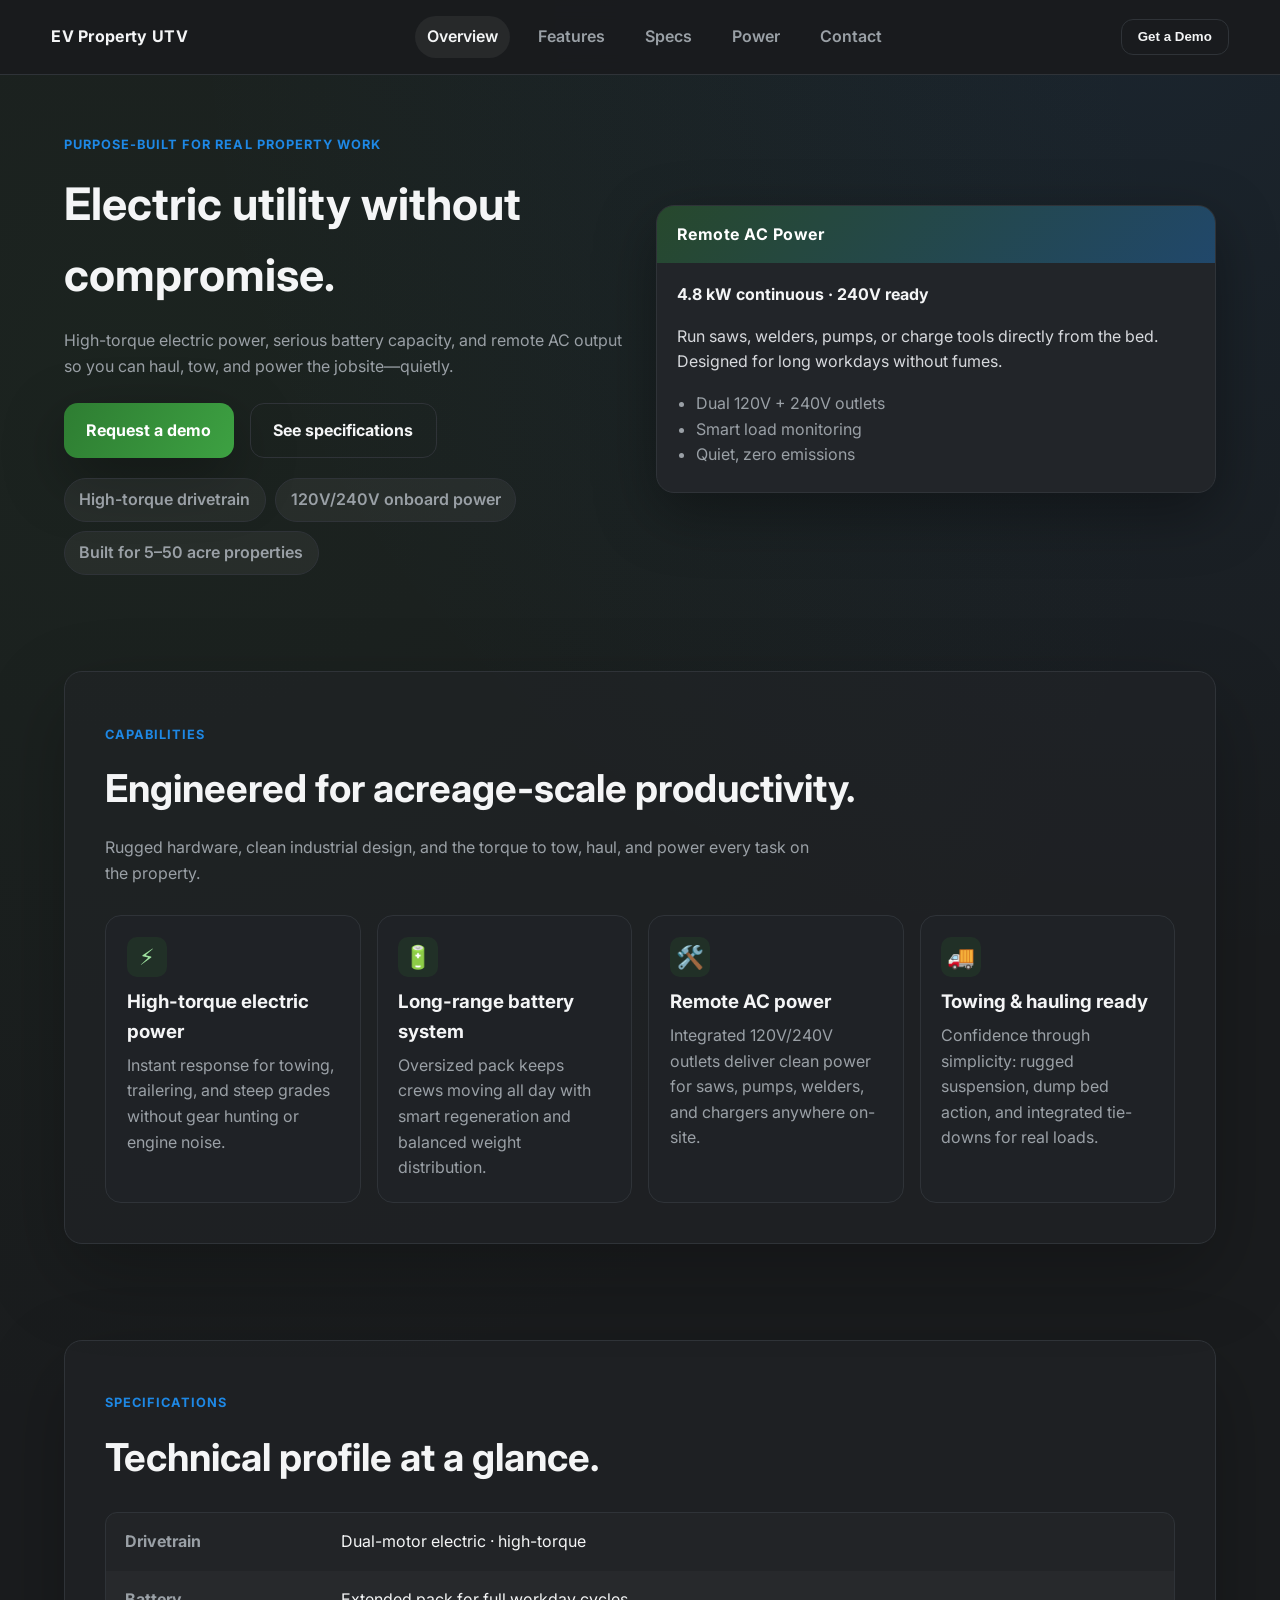
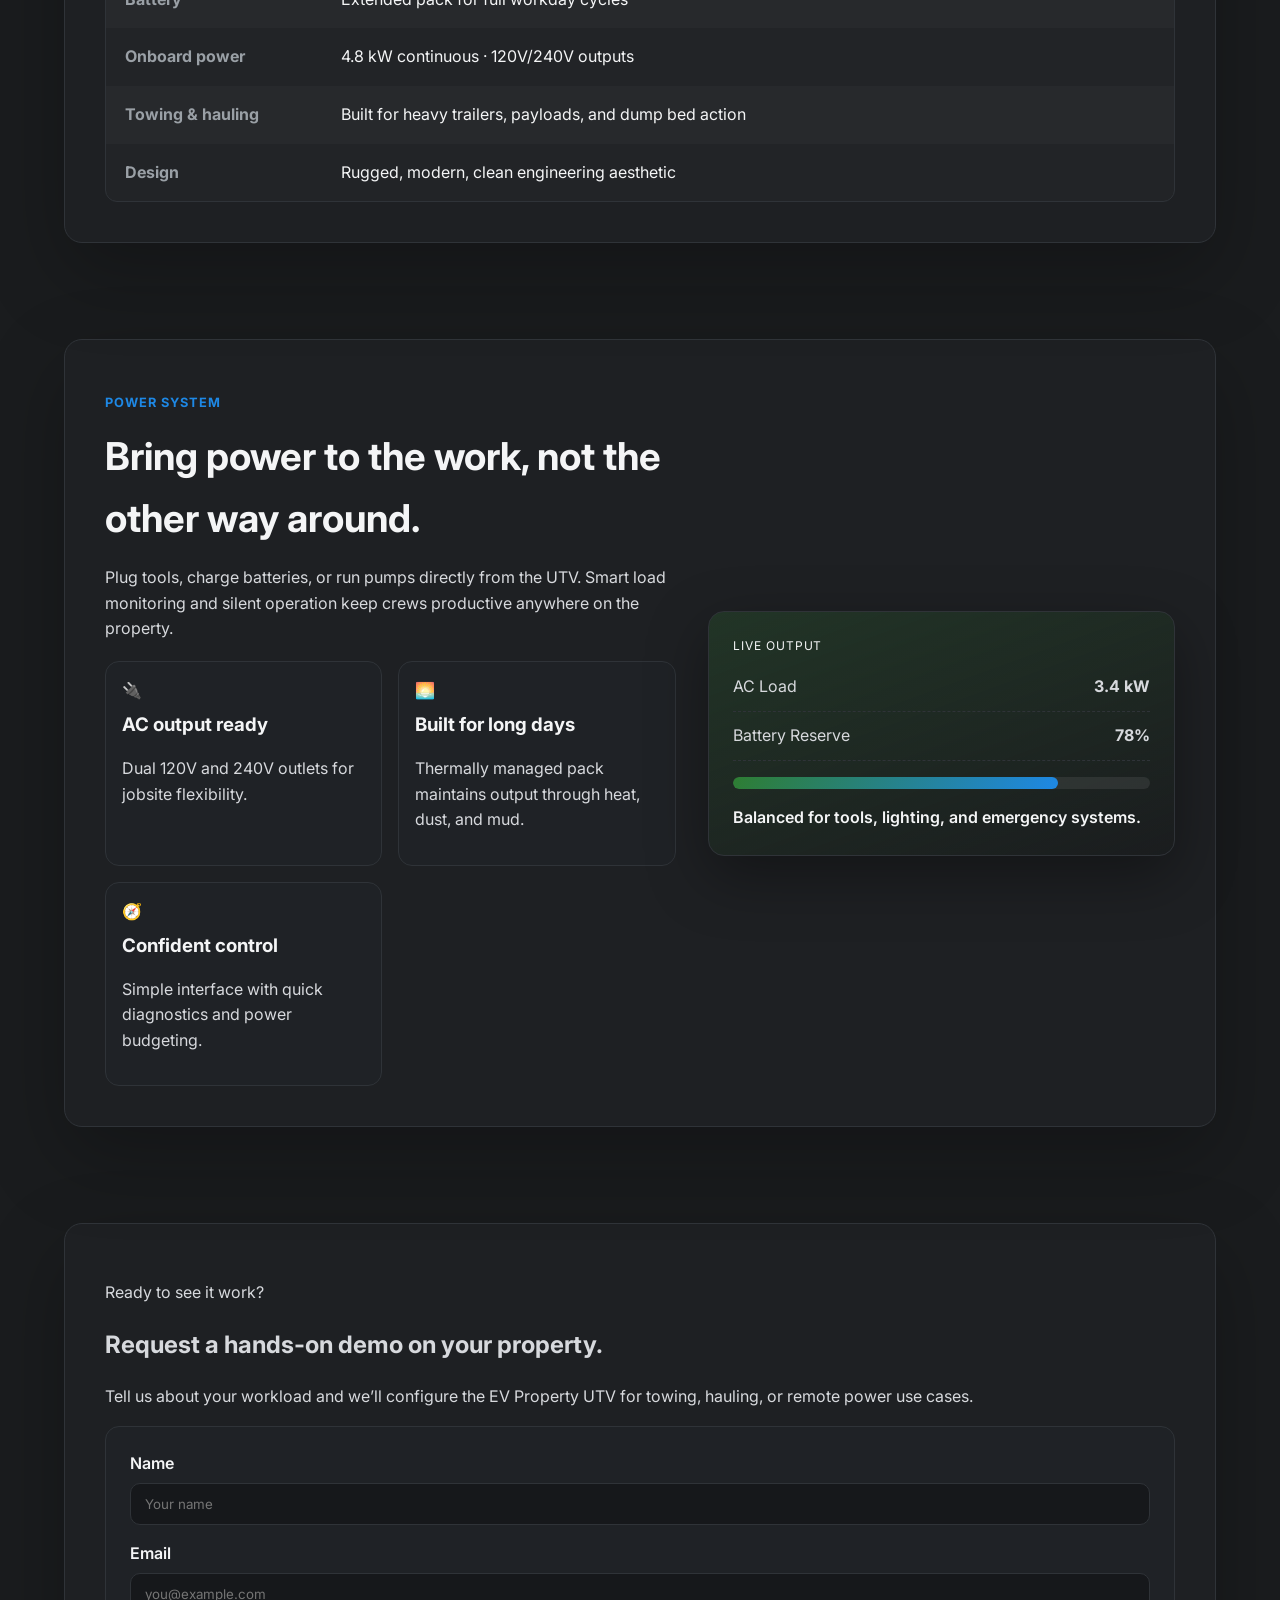
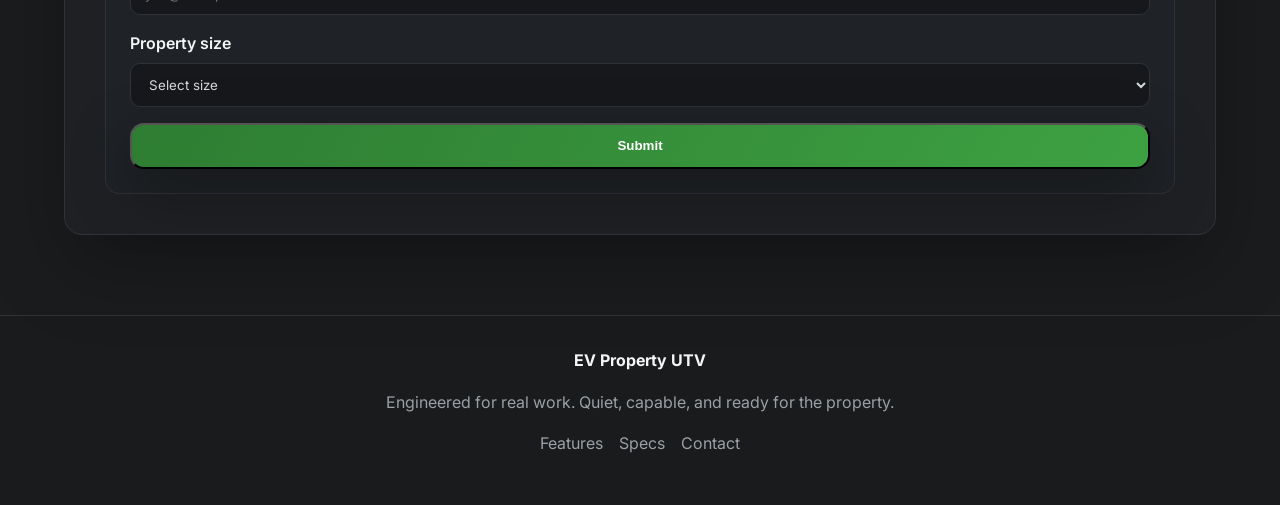
==== index.html @ 504a9cf1 "Set up static EV UTV marketing page" ====
<!DOCTYPE html>
<html lang="en">
<head>
  <meta charset="UTF-8" />
  <meta name="viewport" content="width=device-width, initial-scale=1.0" />
  <title>EV Property UTV</title>
  <link rel="preconnect" href="https://fonts.googleapis.com" />
  <link rel="preconnect" href="https://fonts.gstatic.com" crossorigin />
  <link href="https://fonts.googleapis.com/css2?family=Inter:wght@400;600;700&family=Roboto:wght@400;500&display=swap" rel="stylesheet" />
  <link rel="stylesheet" href="styles.css" />
</head>
<body>
  <header class="top-nav" id="top">
    <div class="brand">EV Property UTV</div>
    <nav>
      <a href="#hero">Overview</a>
      <a href="#features">Features</a>
      <a href="#specs">Specs</a>
      <a href="#power">Power</a>
      <a href="#cta">Contact</a>
    </nav>
    <button class="ghost-btn" id="nav-cta">Get a Demo</button>
  </header>

  <main>
    <section class="hero" id="hero">
      <div class="hero-content">
        <p class="eyebrow">Purpose-built for real property work</p>
        <h1>Electric utility without compromise.</h1>
        <p class="lede">High-torque electric power, serious battery capacity, and remote AC output so you can haul, tow, and power the jobsite—quietly.</p>
        <div class="cta-row">
          <a class="primary-btn" href="#cta">Request a demo</a>
          <a class="secondary-btn" href="#specs">See specifications</a>
        </div>
        <div class="hero-highlights">
          <div class="pill">High-torque drivetrain</div>
          <div class="pill">120V/240V onboard power</div>
          <div class="pill">Built for 5–50 acre properties</div>
        </div>
      </div>
      <div class="hero-card">
        <div class="card-header">Remote AC Power</div>
        <div class="card-body">
          <p class="card-title">4.8 kW continuous · 240V ready</p>
          <p>Run saws, welders, pumps, or charge tools directly from the bed. Designed for long workdays without fumes.</p>
          <ul>
            <li>Dual 120V + 240V outlets</li>
            <li>Smart load monitoring</li>
            <li>Quiet, zero emissions</li>
          </ul>
        </div>
      </div>
    </section>

    <section class="features" id="features">
      <div class="section-heading">
        <p class="eyebrow">Capabilities</p>
        <h2>Engineered for acreage-scale productivity.</h2>
        <p class="section-description">Rugged hardware, clean industrial design, and the torque to tow, haul, and power every task on the property.</p>
      </div>
      <div class="feature-grid">
        <article class="feature-card">
          <div class="icon" aria-hidden="true">⚡</div>
          <h3>High-torque electric power</h3>
          <p>Instant response for towing, trailering, and steep grades without gear hunting or engine noise.</p>
        </article>
        <article class="feature-card">
          <div class="icon" aria-hidden="true">🔋</div>
          <h3>Long-range battery system</h3>
          <p>Oversized pack keeps crews moving all day with smart regeneration and balanced weight distribution.</p>
        </article>
        <article class="feature-card">
          <div class="icon" aria-hidden="true">🛠️</div>
          <h3>Remote AC power</h3>
          <p>Integrated 120V/240V outlets deliver clean power for saws, pumps, welders, and chargers anywhere on-site.</p>
        </article>
        <article class="feature-card">
          <div class="icon" aria-hidden="true">🚚</div>
          <h3>Towing & hauling ready</h3>
          <p>Confidence through simplicity: rugged suspension, dump bed action, and integrated tie-downs for real loads.</p>
        </article>
      </div>
    </section>

    <section class="specs" id="specs">
      <div class="section-heading">
        <p class="eyebrow">Specifications</p>
        <h2>Technical profile at a glance.</h2>
      </div>
      <div class="spec-table" role="table" aria-label="EV Property UTV specifications">
        <div class="spec-row" role="row">
          <div class="spec-label" role="cell">Drivetrain</div>
          <div class="spec-value" role="cell">Dual-motor electric · high-torque</div>
        </div>
        <div class="spec-row" role="row">
          <div class="spec-label" role="cell">Battery</div>
          <div class="spec-value" role="cell">Extended pack for full workday cycles</div>
        </div>
        <div class="spec-row" role="row">
          <div class="spec-label" role="cell">Onboard power</div>
          <div class="spec-value" role="cell">4.8 kW continuous · 120V/240V outputs</div>
        </div>
        <div class="spec-row" role="row">
          <div class="spec-label" role="cell">Towing & hauling</div>
          <div class="spec-value" role="cell">Built for heavy trailers, payloads, and dump bed action</div>
        </div>
        <div class="spec-row" role="row">
          <div class="spec-label" role="cell">Design</div>
          <div class="spec-value" role="cell">Rugged, modern, clean engineering aesthetic</div>
        </div>
      </div>
    </section>

    <section class="power" id="power">
      <div class="power-content">
        <div class="section-heading">
          <p class="eyebrow">Power System</p>
          <h2>Bring power to the work, not the other way around.</h2>
          <p>Plug tools, charge batteries, or run pumps directly from the UTV. Smart load monitoring and silent operation keep crews productive anywhere on the property.</p>
        </div>
        <div class="power-cards">
          <div class="small-card">
            <div class="icon" aria-hidden="true">🔌</div>
            <h3>AC output ready</h3>
            <p>Dual 120V and 240V outlets for jobsite flexibility.</p>
          </div>
          <div class="small-card">
            <div class="icon" aria-hidden="true">🌅</div>
            <h3>Built for long days</h3>
            <p>Thermally managed pack maintains output through heat, dust, and mud.</p>
          </div>
          <div class="small-card">
            <div class="icon" aria-hidden="true">🧭</div>
            <h3>Confident control</h3>
            <p>Simple interface with quick diagnostics and power budgeting.</p>
          </div>
        </div>
      </div>
      <div class="power-visual">
        <div class="panel">
          <div class="panel-label">Live output</div>
          <div class="output-row">
            <span>AC Load</span>
            <strong id="load-value">3.4 kW</strong>
          </div>
          <div class="output-row">
            <span>Battery Reserve</span>
            <strong id="reserve-value">78%</strong>
          </div>
          <div class="progress" aria-hidden="true">
            <div class="progress-bar" id="progress-bar"></div>
          </div>
          <p class="panel-note">Balanced for tools, lighting, and emergency systems.</p>
        </div>
      </div>
    </section>

    <section class="cta" id="cta">
      <div class="cta-inner">
        <div>
          <p class="eyebrow">Ready to see it work?</p>
          <h2>Request a hands-on demo on your property.</h2>
          <p>Tell us about your workload and we’ll configure the EV Property UTV for towing, hauling, or remote power use cases.</p>
        </div>
        <form class="cta-form">
          <div class="form-row">
            <label for="name">Name</label>
            <input type="text" id="name" name="name" placeholder="Your name" required />
          </div>
          <div class="form-row">
            <label for="email">Email</label>
            <input type="email" id="email" name="email" placeholder="you@example.com" required />
          </div>
          <div class="form-row">
            <label for="property">Property size</label>
            <select id="property" name="property" required>
              <option value="" disabled selected>Select size</option>
              <option>5-15 acres</option>
              <option>15-30 acres</option>
              <option>30-50 acres</option>
              <option>50+ acres</option>
            </select>
          </div>
          <button type="submit" class="primary-btn">Submit</button>
        </form>
      </div>
    </section>
  </main>

  <footer class="footer">
    <div class="brand">EV Property UTV</div>
    <p>Engineered for real work. Quiet, capable, and ready for the property.</p>
    <div class="footer-links">
      <a href="#features">Features</a>
      <a href="#specs">Specs</a>
      <a href="#cta">Contact</a>
    </div>
  </footer>

  <script src="script.js"></script>
</body>
</html>
---- styles.css ----
:root {
  --dark: #1a1c1e;
  --light: #f4f5f6;
  --accent: #2e7d32;
  --accent-2: #1e88e5;
  --text: #d7d9dd;
  --muted: #9aa0a6;
  --card: #222529;
  --border: #2f3338;
  --shadow: 0 20px 60px rgba(0, 0, 0, 0.35);
}

* {
  box-sizing: border-box;
}

body {
  margin: 0;
  font-family: 'Inter', 'Roboto', system-ui, -apple-system, sans-serif;
  background: radial-gradient(circle at 10% 10%, rgba(46, 125, 50, 0.08), transparent 30%),
    radial-gradient(circle at 90% 0%, rgba(30, 136, 229, 0.08), transparent 25%),
    var(--dark);
  color: var(--text);
  line-height: 1.6;
}

a {
  color: inherit;
  text-decoration: none;
}

img {
  max-width: 100%;
}

.top-nav {
  position: sticky;
  top: 0;
  z-index: 10;
  display: flex;
  align-items: center;
  justify-content: space-between;
  gap: 1rem;
  padding: 1rem 4vw;
  background: rgba(26, 28, 30, 0.92);
  backdrop-filter: blur(10px);
  border-bottom: 1px solid var(--border);
}

.top-nav .brand {
  font-weight: 700;
  letter-spacing: 0.02em;
  color: var(--light);
}

.top-nav nav {
  display: flex;
  gap: 1rem;
  flex: 1;
  justify-content: center;
}

.top-nav nav a {
  padding: 0.5rem 0.75rem;
  border-radius: 999px;
  color: var(--muted);
  font-weight: 600;
  transition: color 0.2s ease, background 0.2s ease;
}

.top-nav nav a.active,
.top-nav nav a:hover {
  color: var(--light);
  background: rgba(255, 255, 255, 0.06);
}

.top-nav .ghost-btn {
  background: transparent;
  color: var(--light);
  border: 1px solid var(--border);
  padding: 0.6rem 1rem;
  border-radius: 12px;
  cursor: pointer;
  font-weight: 700;
  transition: border 0.2s ease, transform 0.2s ease;
}

.top-nav .ghost-btn:hover {
  border-color: var(--accent-2);
  transform: translateY(-1px);
}

main {
  display: flex;
  flex-direction: column;
  gap: 6rem;
  padding: 3rem 5vw 5rem;
}

.hero {
  display: grid;
  grid-template-columns: repeat(auto-fit, minmax(280px, 1fr));
  gap: 2rem;
  align-items: center;
}

.hero-content h1 {
  font-size: clamp(2.2rem, 3.5vw, 3.5rem);
  margin: 0.3rem 0 0.5rem;
  color: var(--light);
}

.hero .eyebrow,
.section-heading .eyebrow {
  text-transform: uppercase;
  letter-spacing: 0.08em;
  font-size: 0.8rem;
  color: var(--accent-2);
  font-weight: 700;
}

.hero .lede {
  max-width: 620px;
  color: var(--muted);
  margin-bottom: 1.5rem;
}

.cta-row {
  display: flex;
  gap: 1rem;
  flex-wrap: wrap;
}

.primary-btn,
.secondary-btn {
  display: inline-flex;
  align-items: center;
  justify-content: center;
  padding: 0.85rem 1.4rem;
  border-radius: 14px;
  font-weight: 700;
  transition: transform 0.2s ease, box-shadow 0.2s ease, background 0.2s ease, color 0.2s ease;
}

.primary-btn {
  background: linear-gradient(120deg, var(--accent), #3da142);
  color: #ffffff;
  box-shadow: var(--shadow);
}

.primary-btn:hover {
  transform: translateY(-1px);
  box-shadow: 0 12px 32px rgba(61, 161, 66, 0.4);
}

.secondary-btn {
  border: 1px solid var(--border);
  color: var(--light);
}

.secondary-btn:hover {
  border-color: var(--accent-2);
  color: var(--accent-2);
}

.hero-highlights {
  display: flex;
  gap: 0.6rem;
  flex-wrap: wrap;
  margin-top: 1.25rem;
}

.pill {
  padding: 0.5rem 0.9rem;
  border-radius: 999px;
  background: rgba(255, 255, 255, 0.05);
  border: 1px solid var(--border);
  color: var(--muted);
  font-weight: 600;
}

.hero-card {
  background: var(--card);
  border: 1px solid var(--border);
  border-radius: 18px;
  box-shadow: var(--shadow);
  overflow: hidden;
}

.hero-card .card-header {
  background: linear-gradient(135deg, rgba(46, 125, 50, 0.4), rgba(30, 136, 229, 0.35));
  padding: 1rem 1.25rem;
  font-weight: 700;
  letter-spacing: 0.03em;
  color: #ffffff;
}

.hero-card .card-body {
  padding: 1.2rem 1.25rem 1.5rem;
}

.hero-card .card-title {
  margin: 0 0 0.5rem;
  color: var(--light);
  font-weight: 700;
}

.hero-card ul {
  margin: 0.5rem 0 0;
  padding-left: 1.2rem;
  color: var(--muted);
}

.features,
.specs,
.power,
.cta {
  background: rgba(34, 37, 41, 0.5);
  border: 1px solid var(--border);
  border-radius: 18px;
  padding: 2.5rem;
  box-shadow: 0 30px 80px rgba(0, 0, 0, 0.25);
}

.section-heading h2 {
  margin: 0.4rem 0;
  color: var(--light);
  font-size: clamp(1.5rem, 3vw, 2.4rem);
}

.section-description {
  max-width: 720px;
  color: var(--muted);
}

.feature-grid {
  margin-top: 1.8rem;
  display: grid;
  grid-template-columns: repeat(auto-fit, minmax(220px, 1fr));
  gap: 1rem;
}

.feature-card {
  background: #1f2226;
  border: 1px solid var(--border);
  border-radius: 16px;
  padding: 1.3rem;
  transition: transform 0.2s ease, border 0.2s ease;
}

.feature-card:hover {
  transform: translateY(-4px);
  border-color: var(--accent);
}

.feature-card .icon {
  font-size: 1.4rem;
  background: rgba(46, 125, 50, 0.15);
  color: #9fe2a0;
  width: 2.5rem;
  height: 2.5rem;
  border-radius: 10px;
  display: grid;
  place-items: center;
  margin-bottom: 0.6rem;
}

.feature-card h3 {
  margin: 0 0 0.4rem;
  color: var(--light);
}

.feature-card p {
  margin: 0;
  color: var(--muted);
}

.spec-table {
  margin-top: 1.5rem;
  border: 1px solid var(--border);
  border-radius: 12px;
  overflow: hidden;
}

.spec-row {
  display: grid;
  grid-template-columns: 200px 1fr;
  gap: 1rem;
  padding: 1rem 1.2rem;
  background: rgba(255, 255, 255, 0.02);
}

.spec-row:nth-child(2n) {
  background: rgba(255, 255, 255, 0.04);
}

.spec-label {
  color: var(--muted);
  font-weight: 700;
}

.spec-value {
  color: var(--light);
}

.power {
  display: grid;
  grid-template-columns: 1.1fr 0.9fr;
  gap: 2rem;
  align-items: stretch;
}

.power-cards {
  display: grid;
  grid-template-columns: repeat(auto-fit, minmax(180px, 1fr));
  gap: 1rem;
  margin-top: 1.2rem;
}

.small-card {
  background: #1f2226;
  border: 1px solid var(--border);
  border-radius: 14px;
  padding: 1rem;
}

.small-card h3 {
  margin: 0.4rem 0;
  color: var(--light);
}

.power-visual {
  display: grid;
  align-items: center;
}

.panel {
  background: linear-gradient(160deg, rgba(46, 125, 50, 0.22), rgba(26, 28, 30, 0.9));
  border: 1px solid var(--border);
  border-radius: 16px;
  padding: 1.5rem;
  box-shadow: var(--shadow);
}

.panel-label {
  text-transform: uppercase;
  font-size: 0.75rem;
  letter-spacing: 0.08em;
  color: var(--light);
  margin-bottom: 0.5rem;
}

.output-row {
  display: flex;
  align-items: center;
  justify-content: space-between;
  padding: 0.7rem 0;
  border-bottom: 1px dashed var(--border);
}

.progress {
  position: relative;
  background: rgba(255, 255, 255, 0.08);
  border-radius: 999px;
  overflow: hidden;
  height: 12px;
  margin: 1rem 0;
}

.progress-bar {
  height: 100%;
  width: 78%;
  background: linear-gradient(120deg, var(--accent), var(--accent-2));
  border-radius: 999px;
  transition: width 0.4s ease;
}

.panel-note {
  margin: 0;
  color: var(--light);
  font-weight: 600;
}

.cta {
  display: grid;
  grid-template-columns: repeat(auto-fit, minmax(280px, 1fr));
  gap: 1.5rem;
  align-items: center;
}

.cta-form {
  background: #1f2226;
  border: 1px solid var(--border);
  border-radius: 14px;
  padding: 1.5rem;
  display: grid;
  gap: 1rem;
}

.form-row {
  display: grid;
  gap: 0.4rem;
}

label {
  font-weight: 600;
  color: var(--light);
}

input,
select {
  padding: 0.75rem 0.85rem;
  border-radius: 10px;
  border: 1px solid var(--border);
  background: #16181b;
  color: var(--text);
  font-family: inherit;
}

input:focus,
select:focus,
button:focus-visible,
a:focus-visible {
  outline: 2px solid var(--accent-2);
  outline-offset: 2px;
}

.footer {
  padding: 2rem 5vw 3rem;
  border-top: 1px solid var(--border);
  color: var(--muted);
  text-align: center;
  background: rgba(26, 28, 30, 0.96);
}

.footer .brand {
  color: var(--light);
  font-weight: 700;
}

.footer-links {
  display: flex;
  justify-content: center;
  gap: 1rem;
  margin-top: 0.5rem;
}

.footer a:hover {
  color: var(--light);
}

@media (max-width: 900px) {
  .power {
    grid-template-columns: 1fr;
  }

  .spec-row {
    grid-template-columns: 1fr;
  }
}

@media (max-width: 640px) {
  .top-nav nav {
    display: none;
  }

  .top-nav {
    justify-content: space-between;
  }

  main {
    padding: 2.5rem 1.1rem 4rem;
  }
}
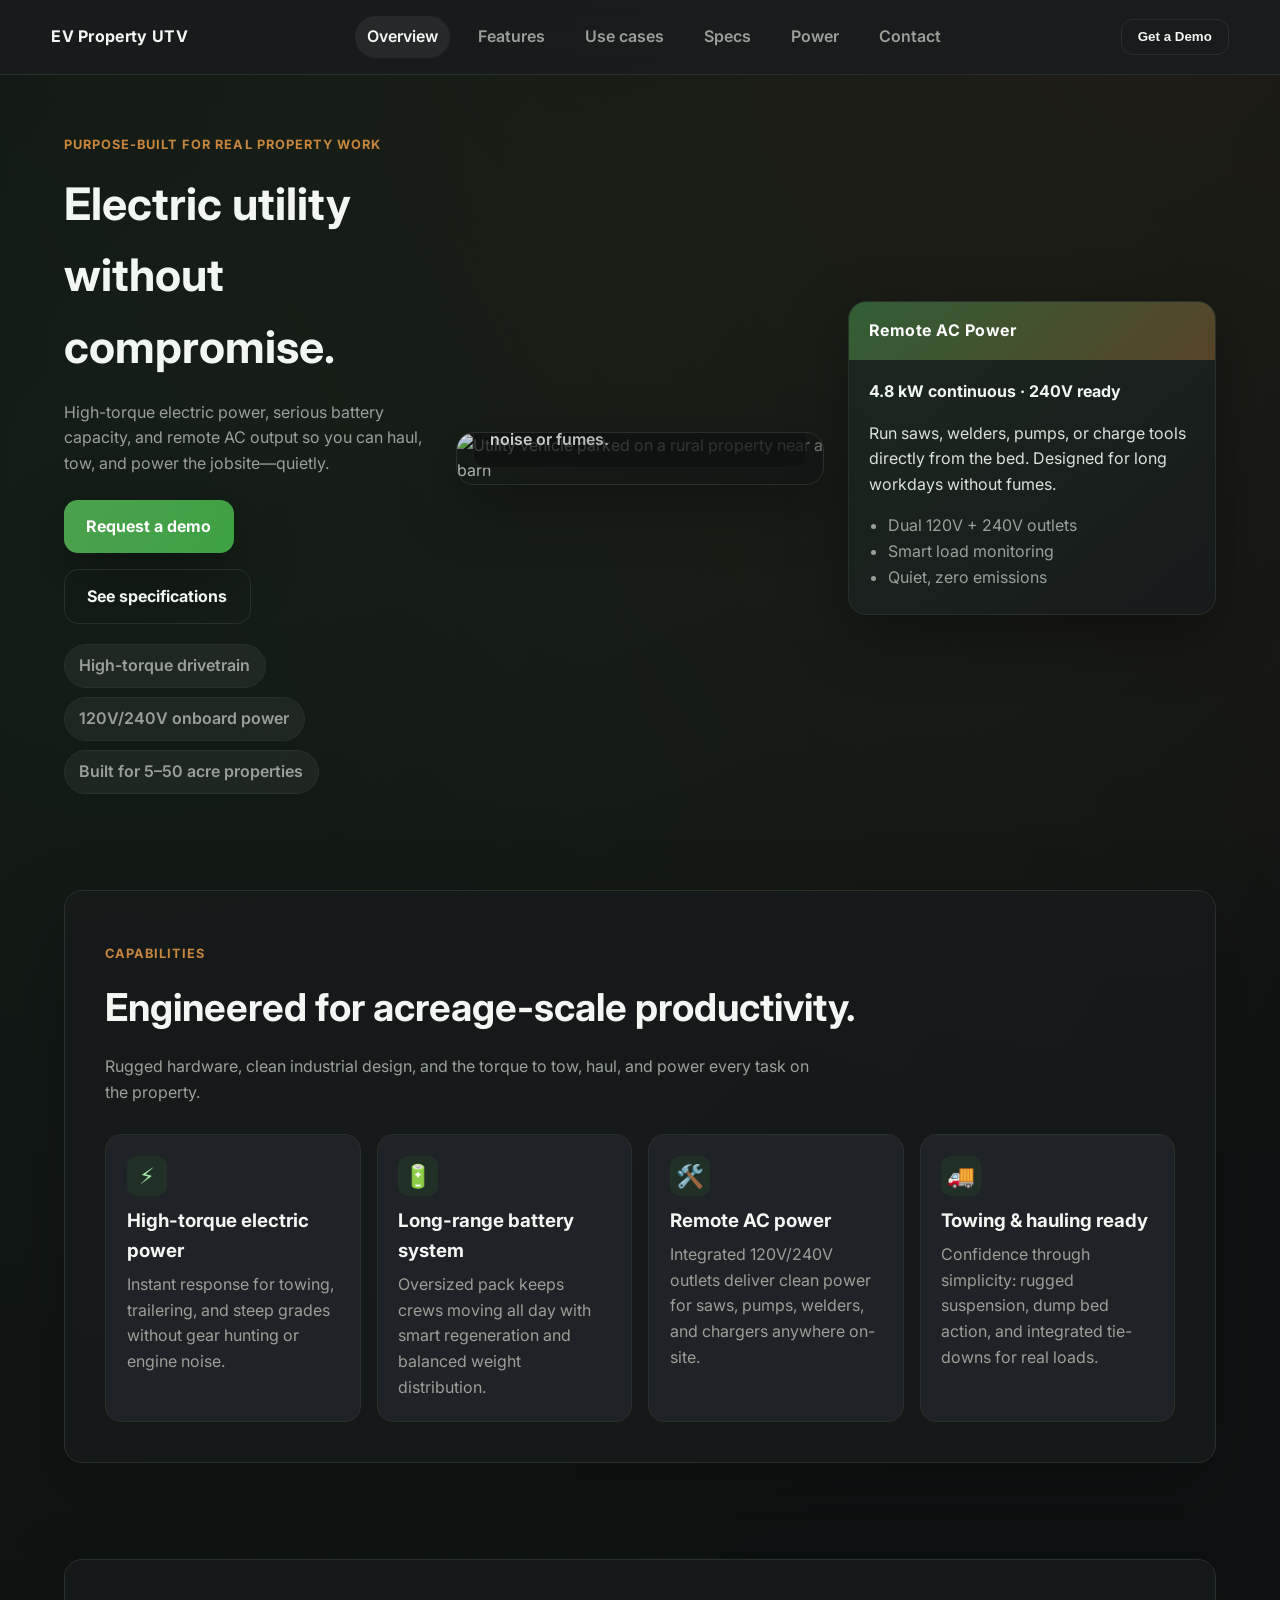
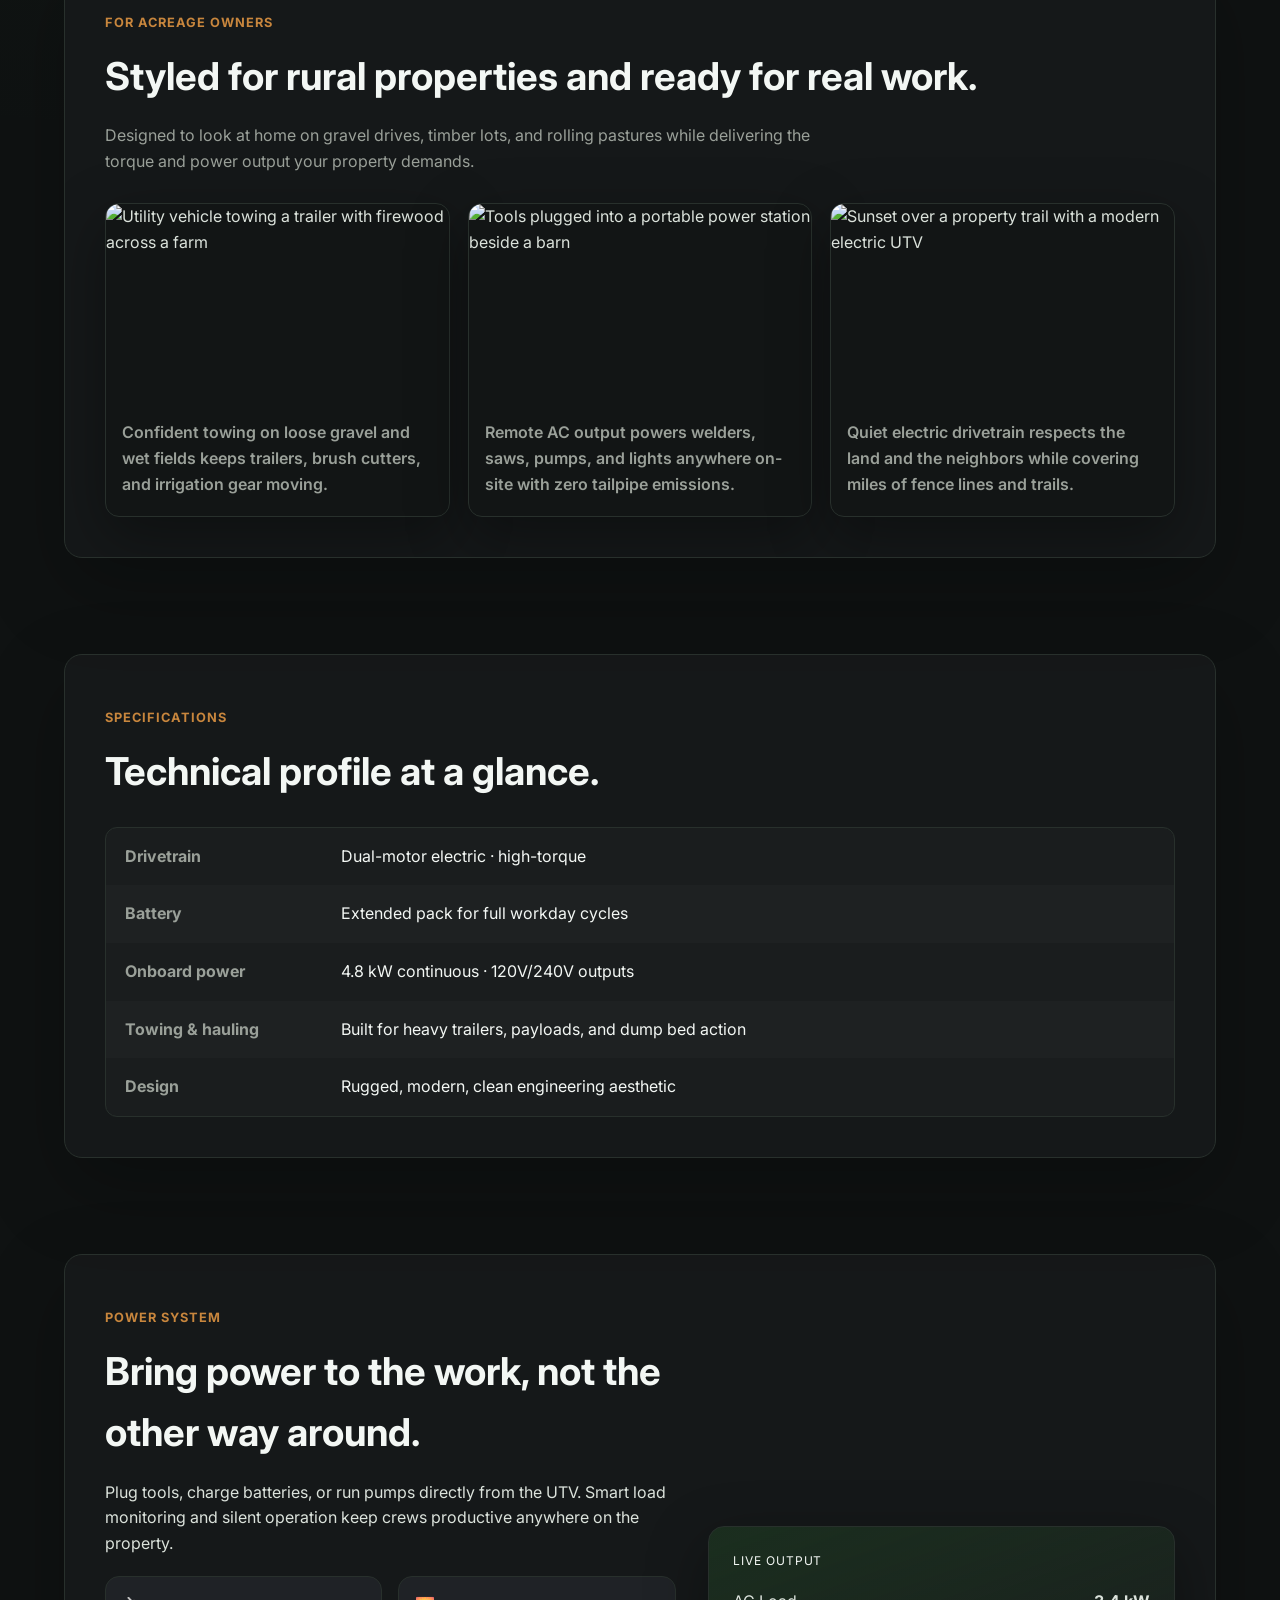
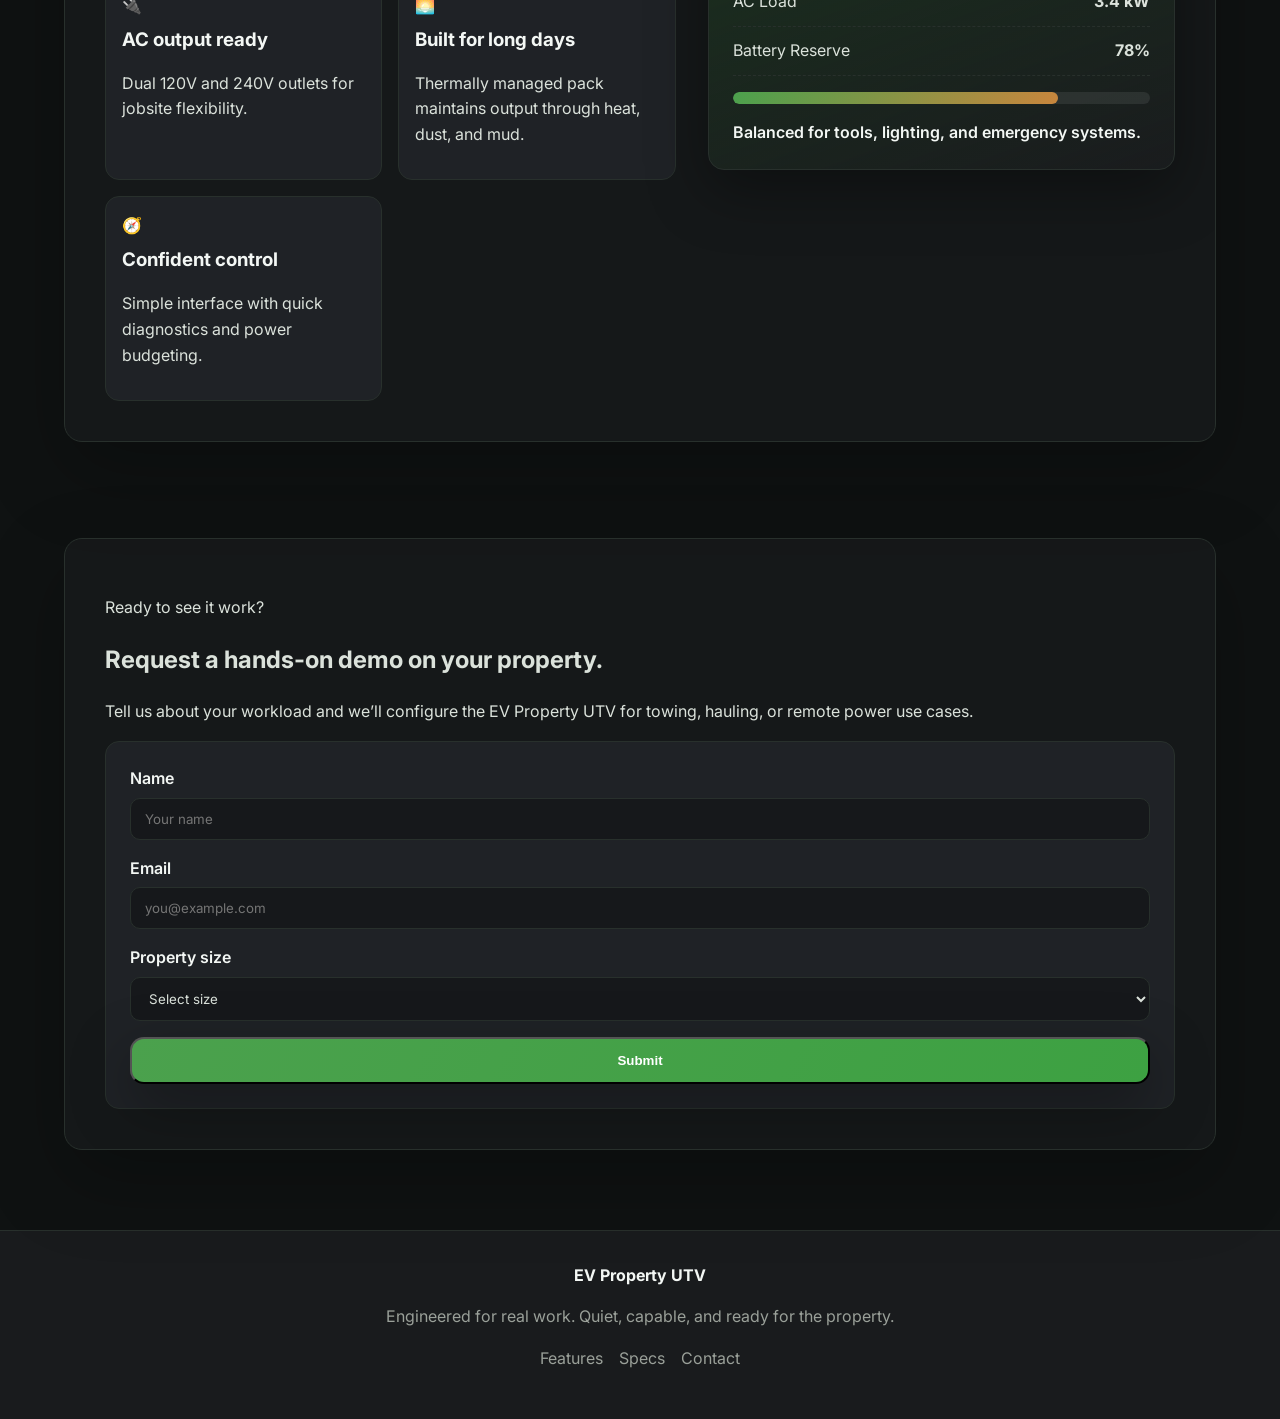
==== commit dc4666d7: "Add imagery and styling for acreage owners" ====
--- a/index.html
+++ b/index.html
@@ -15,6 +15,7 @@
     <nav>
       <a href="#hero">Overview</a>
       <a href="#features">Features</a>
+      <a href="#audience">Use cases</a>
       <a href="#specs">Specs</a>
       <a href="#power">Power</a>
       <a href="#cta">Contact</a>
@@ -36,6 +37,15 @@
           <div class="pill">High-torque drivetrain</div>
           <div class="pill">120V/240V onboard power</div>
           <div class="pill">Built for 5–50 acre properties</div>
+        </div>
+      </div>
+      <div class="hero-media">
+        <img
+          src="https://images.unsplash.com/photo-1500530855697-b586d89ba3ee?auto=format&fit=crop&w=1400&q=80"
+          alt="Utility vehicle parked on a rural property near a barn"
+        />
+        <div class="hero-media-caption">
+          Built for acreage owners who haul, mow, and power projects without the noise or fumes.
         </div>
       </div>
       <div class="hero-card">
@@ -82,6 +92,45 @@
       </div>
     </section>
 
+    <section class="audience" id="audience">
+      <div class="section-heading">
+        <p class="eyebrow">For acreage owners</p>
+        <h2>Styled for rural properties and ready for real work.</h2>
+        <p class="section-description">
+          Designed to look at home on gravel drives, timber lots, and rolling pastures while delivering the torque and power output your property demands.
+        </p>
+      </div>
+      <div class="audience-grid">
+        <figure class="audience-card">
+          <img
+            src="https://images.unsplash.com/photo-1470246973918-29a93221c455?auto=format&fit=crop&w=1200&q=80"
+            alt="Utility vehicle towing a trailer with firewood across a farm"
+          />
+          <figcaption>
+            Confident towing on loose gravel and wet fields keeps trailers, brush cutters, and irrigation gear moving.
+          </figcaption>
+        </figure>
+        <figure class="audience-card">
+          <img
+            src="https://images.unsplash.com/photo-1489515217757-5fd1be406fef?auto=format&fit=crop&w=1200&q=80"
+            alt="Tools plugged into a portable power station beside a barn"
+          />
+          <figcaption>
+            Remote AC output powers welders, saws, pumps, and lights anywhere on-site with zero tailpipe emissions.
+          </figcaption>
+        </figure>
+        <figure class="audience-card">
+          <img
+            src="https://images.unsplash.com/photo-1500534314209-a25ddb2bd429?auto=format&fit=crop&w=1200&q=80"
+            alt="Sunset over a property trail with a modern electric UTV"
+          />
+          <figcaption>
+            Quiet electric drivetrain respects the land and the neighbors while covering miles of fence lines and trails.
+          </figcaption>
+        </figure>
+      </div>
+    </section>
+
     <section class="specs" id="specs">
       <div class="section-heading">
         <p class="eyebrow">Specifications</p>
--- a/styles.css
+++ b/styles.css
@@ -1,13 +1,14 @@
 :root {
-  --dark: #1a1c1e;
-  --light: #f4f5f6;
-  --accent: #2e7d32;
-  --accent-2: #1e88e5;
-  --text: #d7d9dd;
-  --muted: #9aa0a6;
-  --card: #222529;
-  --border: #2f3338;
+  --dark: #0f1212;
+  --light: #f3f7f4;
+  --accent: #4ba14d;
+  --accent-2: #c8863d;
+  --text: #dbe2db;
+  --muted: #9aa099;
+  --card: #171a1b;
+  --border: #28302c;
   --shadow: 0 20px 60px rgba(0, 0, 0, 0.35);
+  --grain: url('https://images.unsplash.com/photo-1500530855697-b586d89ba3ee?auto=format&fit=crop&w=600&q=30&sat=-50&blend=0f1212&sat=-100');
 }
 
 * {
@@ -17,8 +18,8 @@
 body {
   margin: 0;
   font-family: 'Inter', 'Roboto', system-ui, -apple-system, sans-serif;
-  background: radial-gradient(circle at 10% 10%, rgba(46, 125, 50, 0.08), transparent 30%),
-    radial-gradient(circle at 90% 0%, rgba(30, 136, 229, 0.08), transparent 25%),
+  background: radial-gradient(circle at 10% 10%, rgba(75, 161, 77, 0.08), transparent 30%),
+    radial-gradient(circle at 90% 0%, rgba(200, 134, 61, 0.08), transparent 25%),
     var(--dark);
   color: var(--text);
   line-height: 1.6;
@@ -99,8 +100,8 @@
 
 .hero {
   display: grid;
-  grid-template-columns: repeat(auto-fit, minmax(280px, 1fr));
-  gap: 2rem;
+  grid-template-columns: repeat(auto-fit, minmax(260px, 1fr));
+  gap: 1.5rem;
   align-items: center;
 }
 
@@ -123,6 +124,42 @@
   max-width: 620px;
   color: var(--muted);
   margin-bottom: 1.5rem;
+}
+
+.hero-media {
+  position: relative;
+  overflow: hidden;
+  border-radius: 18px;
+  border: 1px solid var(--border);
+  box-shadow: var(--shadow);
+}
+
+.hero-media::after {
+  content: '';
+  position: absolute;
+  inset: 0;
+  background: linear-gradient(160deg, rgba(12, 16, 16, 0.1), rgba(15, 18, 18, 0.65));
+}
+
+.hero-media img {
+  display: block;
+  width: 100%;
+  height: 100%;
+  object-fit: cover;
+  filter: saturate(0.9);
+}
+
+.hero-media-caption {
+  position: absolute;
+  left: 1rem;
+  bottom: 1rem;
+  right: 1rem;
+  padding: 0.9rem 1rem;
+  background: rgba(12, 15, 15, 0.72);
+  color: var(--light);
+  border-radius: 12px;
+  border: 1px solid rgba(255, 255, 255, 0.06);
+  font-weight: 600;
 }
 
 .cta-row {
@@ -180,7 +217,7 @@
 }
 
 .hero-card {
-  background: var(--card);
+  background: linear-gradient(140deg, rgba(75, 161, 77, 0.1), rgba(23, 26, 27, 0.92)), var(--card);
   border: 1px solid var(--border);
   border-radius: 18px;
   box-shadow: var(--shadow);
@@ -188,7 +225,7 @@
 }
 
 .hero-card .card-header {
-  background: linear-gradient(135deg, rgba(46, 125, 50, 0.4), rgba(30, 136, 229, 0.35));
+  background: linear-gradient(135deg, rgba(75, 161, 77, 0.45), rgba(200, 134, 61, 0.35));
   padding: 1rem 1.25rem;
   font-weight: 700;
   letter-spacing: 0.03em;
@@ -214,12 +251,37 @@
 .features,
 .specs,
 .power,
-.cta {
-  background: rgba(34, 37, 41, 0.5);
+.cta,
+.audience {
+  background: rgba(23, 26, 27, 0.75);
   border: 1px solid var(--border);
   border-radius: 18px;
   padding: 2.5rem;
   box-shadow: 0 30px 80px rgba(0, 0, 0, 0.25);
+  position: relative;
+  overflow: hidden;
+}
+
+.features::before,
+.specs::before,
+.power::before,
+.cta::before,
+.audience::before {
+  content: '';
+  position: absolute;
+  inset: 0;
+  background-image: var(--grain);
+  opacity: 0.06;
+  pointer-events: none;
+}
+
+.features > *,
+.specs > *,
+.power > *,
+.cta > *,
+.audience > * {
+  position: relative;
+  z-index: 1;
 }
 
 .section-heading h2 {
@@ -317,6 +379,39 @@
   margin-top: 1.2rem;
 }
 
+.audience-grid {
+  margin-top: 1.8rem;
+  display: grid;
+  grid-template-columns: repeat(auto-fit, minmax(240px, 1fr));
+  gap: 1.1rem;
+}
+
+.audience-card {
+  margin: 0;
+  background: #121515;
+  border-radius: 14px;
+  overflow: hidden;
+  border: 1px solid var(--border);
+  box-shadow: var(--shadow);
+  display: flex;
+  flex-direction: column;
+  height: 100%;
+}
+
+.audience-card img {
+  width: 100%;
+  height: 200px;
+  object-fit: cover;
+  filter: saturate(1.05);
+}
+
+.audience-card figcaption {
+  padding: 1rem 1rem 1.2rem;
+  margin: 0;
+  color: var(--muted);
+  font-weight: 600;
+}
+
 .small-card {
   background: #1f2226;
   border: 1px solid var(--border);
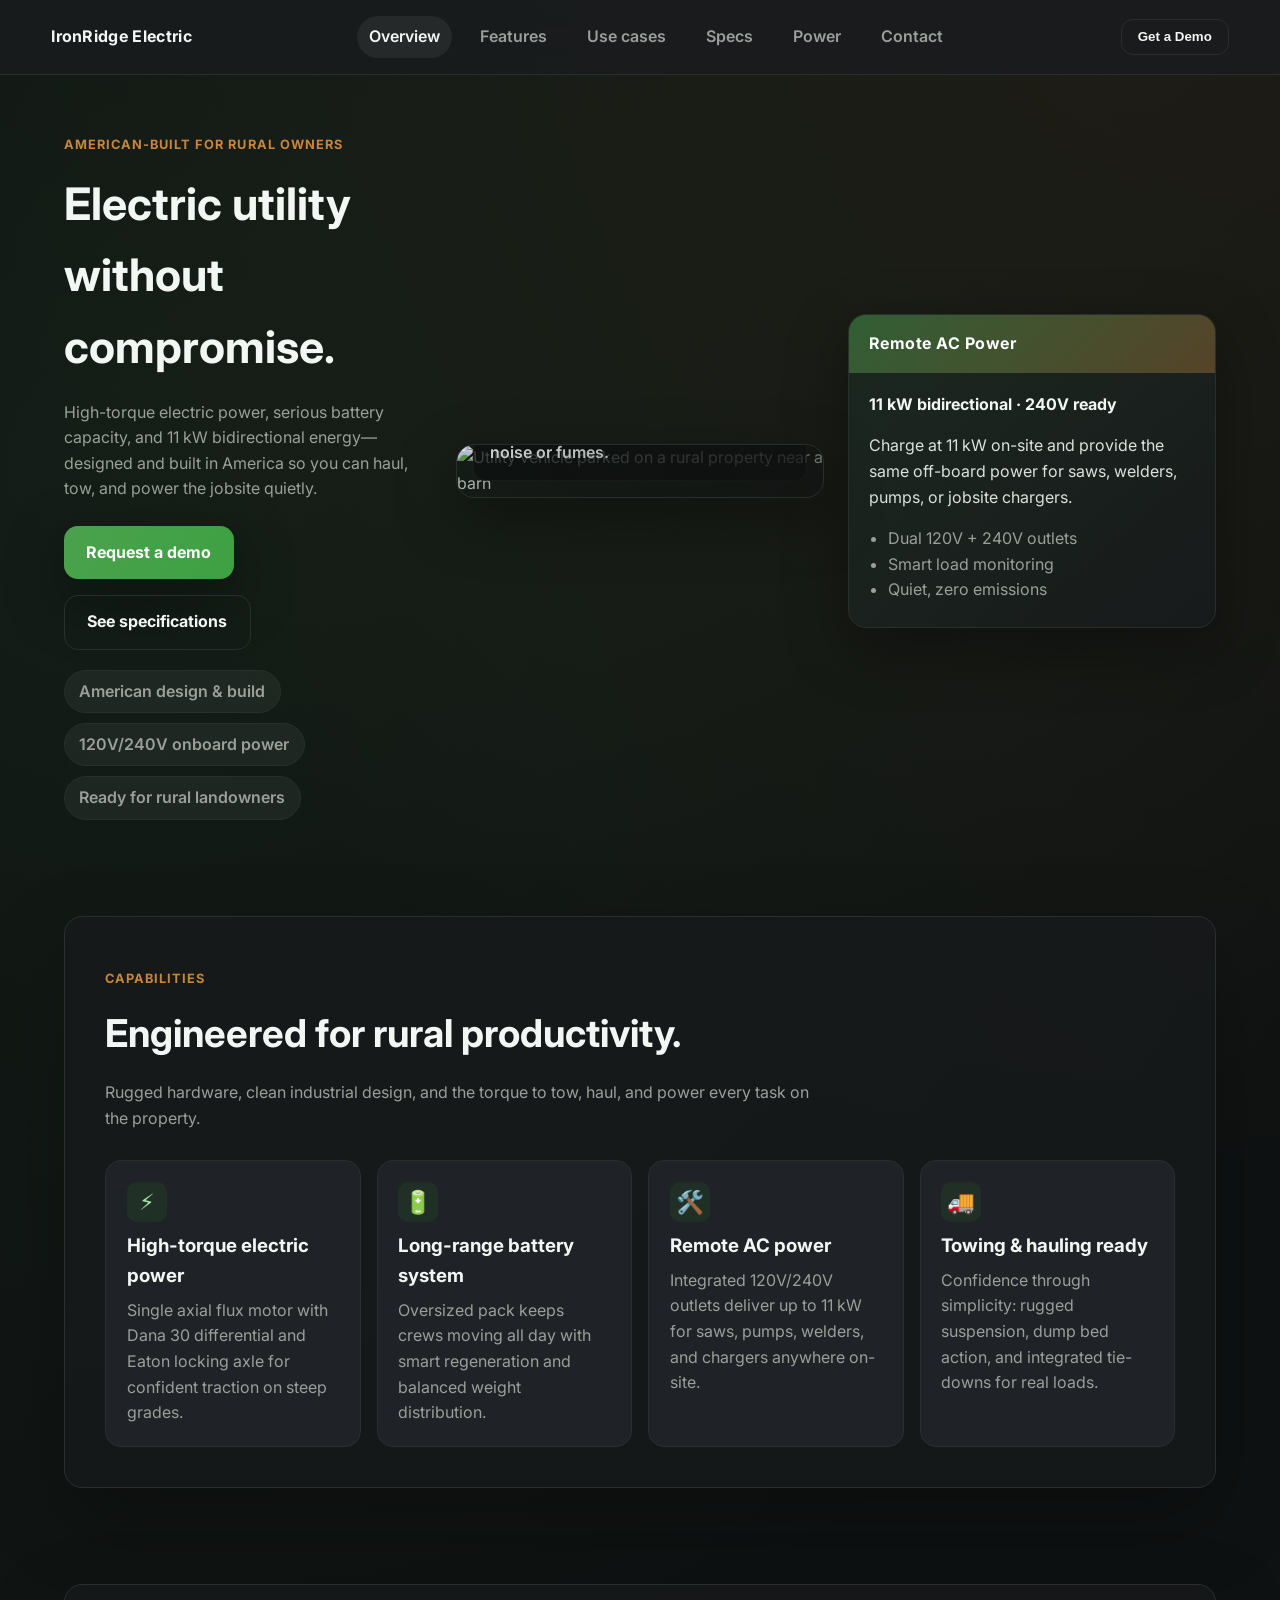
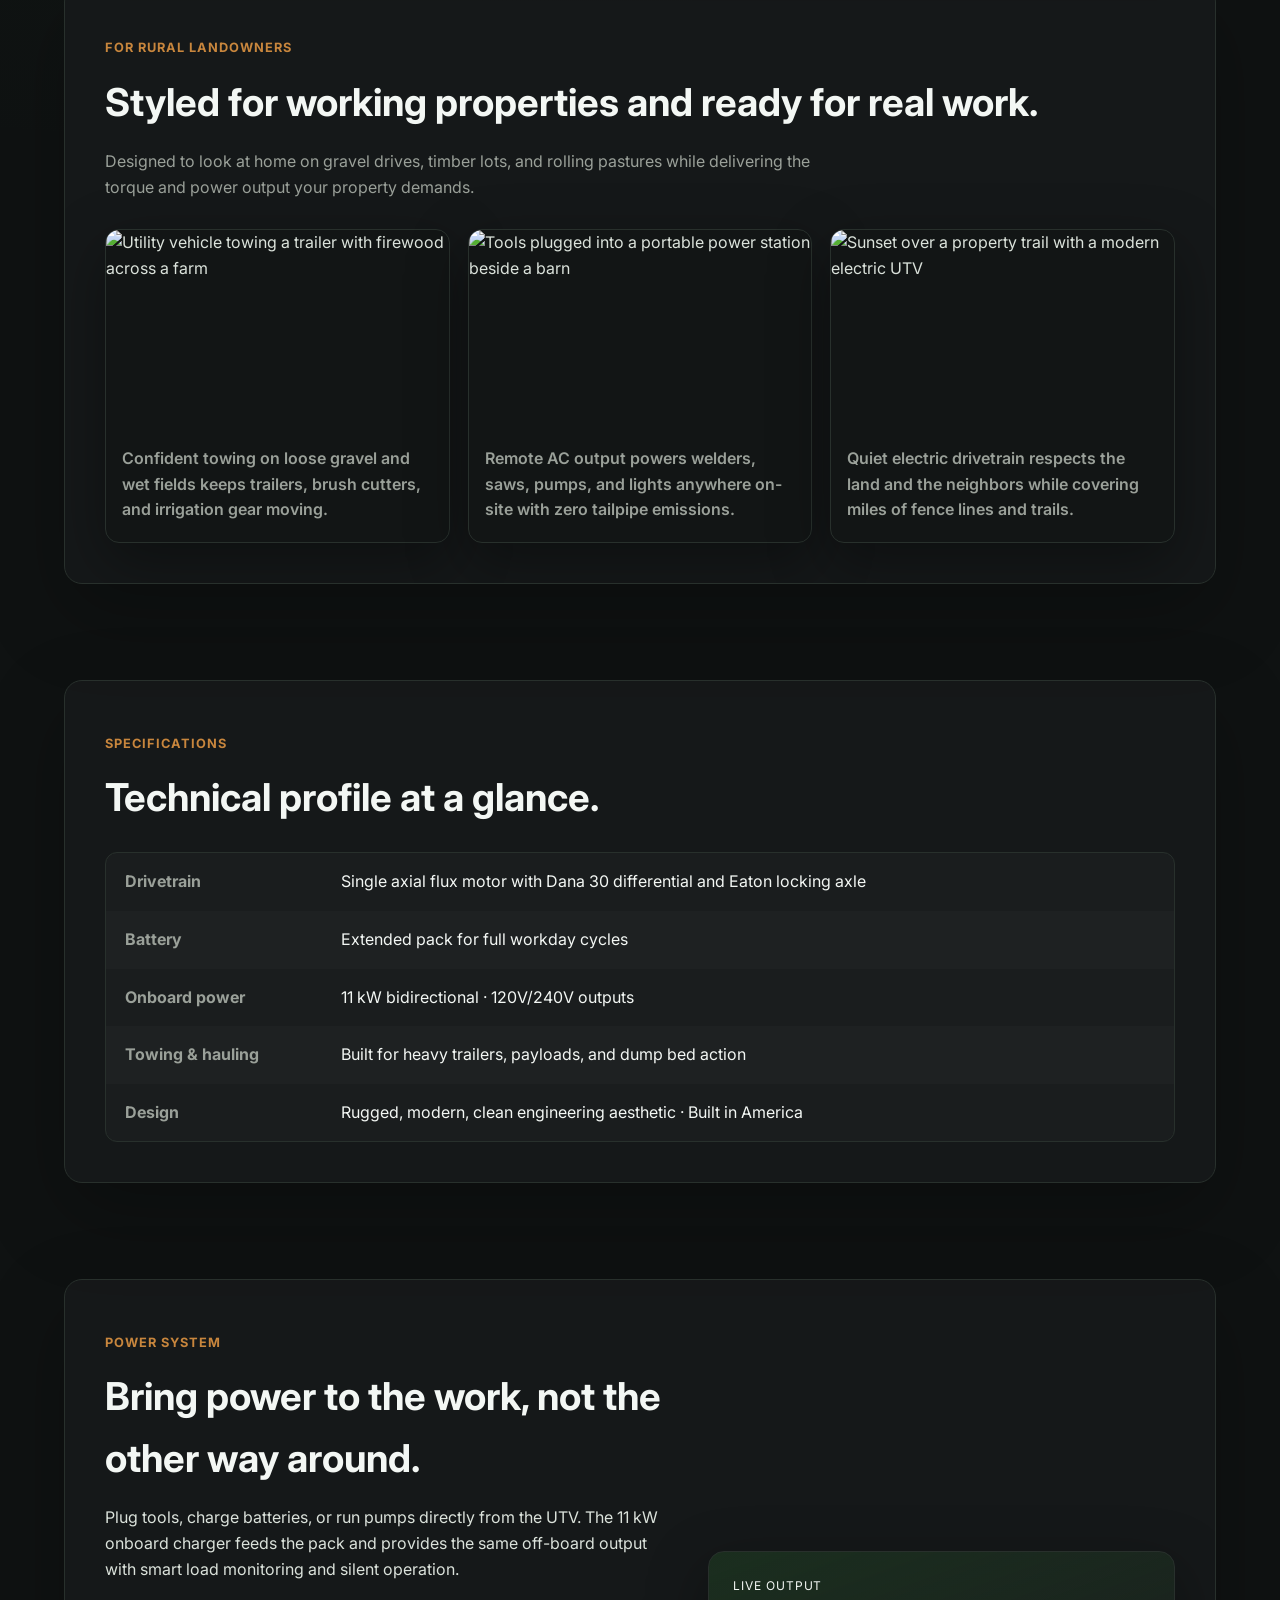
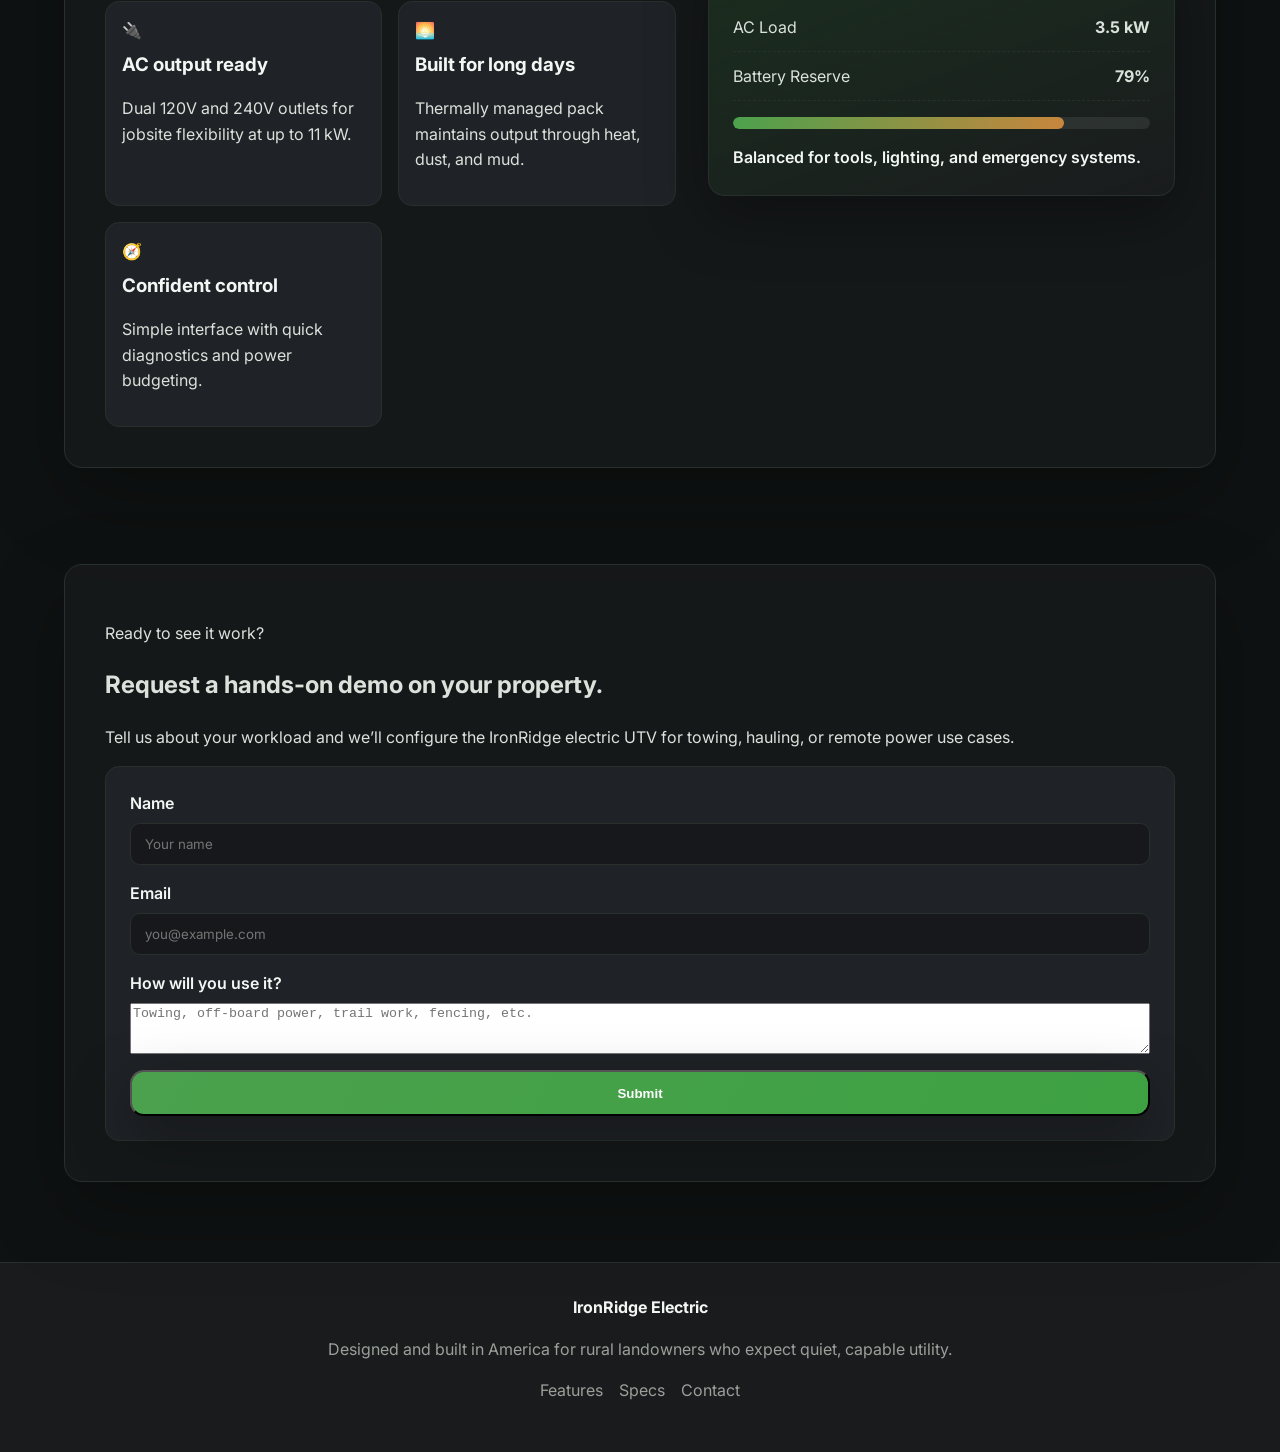
==== commit e89d7d34: "Update branding and contact form" ====
--- a/index.html
+++ b/index.html
@@ -3,7 +3,7 @@
 <head>
   <meta charset="UTF-8" />
   <meta name="viewport" content="width=device-width, initial-scale=1.0" />
-  <title>EV Property UTV</title>
+  <title>IronRidge Electric UTV</title>
   <link rel="preconnect" href="https://fonts.googleapis.com" />
   <link rel="preconnect" href="https://fonts.gstatic.com" crossorigin />
   <link href="https://fonts.googleapis.com/css2?family=Inter:wght@400;600;700&family=Roboto:wght@400;500&display=swap" rel="stylesheet" />
@@ -11,7 +11,7 @@
 </head>
 <body>
   <header class="top-nav" id="top">
-    <div class="brand">EV Property UTV</div>
+    <div class="brand">IronRidge Electric</div>
     <nav>
       <a href="#hero">Overview</a>
       <a href="#features">Features</a>
@@ -26,17 +26,17 @@
   <main>
     <section class="hero" id="hero">
       <div class="hero-content">
-        <p class="eyebrow">Purpose-built for real property work</p>
+        <p class="eyebrow">American-built for rural owners</p>
         <h1>Electric utility without compromise.</h1>
-        <p class="lede">High-torque electric power, serious battery capacity, and remote AC output so you can haul, tow, and power the jobsite—quietly.</p>
+        <p class="lede">High-torque electric power, serious battery capacity, and 11 kW bidirectional energy—designed and built in America so you can haul, tow, and power the jobsite quietly.</p>
         <div class="cta-row">
           <a class="primary-btn" href="#cta">Request a demo</a>
           <a class="secondary-btn" href="#specs">See specifications</a>
         </div>
         <div class="hero-highlights">
-          <div class="pill">High-torque drivetrain</div>
+          <div class="pill">American design & build</div>
           <div class="pill">120V/240V onboard power</div>
-          <div class="pill">Built for 5–50 acre properties</div>
+          <div class="pill">Ready for rural landowners</div>
         </div>
       </div>
       <div class="hero-media">
@@ -45,14 +45,14 @@
           alt="Utility vehicle parked on a rural property near a barn"
         />
         <div class="hero-media-caption">
-          Built for acreage owners who haul, mow, and power projects without the noise or fumes.
+          Built for rural landowners who haul, mow, and power projects without the noise or fumes.
         </div>
       </div>
       <div class="hero-card">
         <div class="card-header">Remote AC Power</div>
         <div class="card-body">
-          <p class="card-title">4.8 kW continuous · 240V ready</p>
-          <p>Run saws, welders, pumps, or charge tools directly from the bed. Designed for long workdays without fumes.</p>
+          <p class="card-title">11 kW bidirectional · 240V ready</p>
+          <p>Charge at 11 kW on-site and provide the same off-board power for saws, welders, pumps, or jobsite chargers.</p>
           <ul>
             <li>Dual 120V + 240V outlets</li>
             <li>Smart load monitoring</li>
@@ -65,14 +65,14 @@
     <section class="features" id="features">
       <div class="section-heading">
         <p class="eyebrow">Capabilities</p>
-        <h2>Engineered for acreage-scale productivity.</h2>
+        <h2>Engineered for rural productivity.</h2>
         <p class="section-description">Rugged hardware, clean industrial design, and the torque to tow, haul, and power every task on the property.</p>
       </div>
       <div class="feature-grid">
         <article class="feature-card">
           <div class="icon" aria-hidden="true">⚡</div>
           <h3>High-torque electric power</h3>
-          <p>Instant response for towing, trailering, and steep grades without gear hunting or engine noise.</p>
+          <p>Single axial flux motor with Dana 30 differential and Eaton locking axle for confident traction on steep grades.</p>
         </article>
         <article class="feature-card">
           <div class="icon" aria-hidden="true">🔋</div>
@@ -82,7 +82,7 @@
         <article class="feature-card">
           <div class="icon" aria-hidden="true">🛠️</div>
           <h3>Remote AC power</h3>
-          <p>Integrated 120V/240V outlets deliver clean power for saws, pumps, welders, and chargers anywhere on-site.</p>
+          <p>Integrated 120V/240V outlets deliver up to 11 kW for saws, pumps, welders, and chargers anywhere on-site.</p>
         </article>
         <article class="feature-card">
           <div class="icon" aria-hidden="true">🚚</div>
@@ -94,8 +94,8 @@
 
     <section class="audience" id="audience">
       <div class="section-heading">
-        <p class="eyebrow">For acreage owners</p>
-        <h2>Styled for rural properties and ready for real work.</h2>
+        <p class="eyebrow">For rural landowners</p>
+        <h2>Styled for working properties and ready for real work.</h2>
         <p class="section-description">
           Designed to look at home on gravel drives, timber lots, and rolling pastures while delivering the torque and power output your property demands.
         </p>
@@ -136,10 +136,10 @@
         <p class="eyebrow">Specifications</p>
         <h2>Technical profile at a glance.</h2>
       </div>
-      <div class="spec-table" role="table" aria-label="EV Property UTV specifications">
+      <div class="spec-table" role="table" aria-label="IronRidge electric UTV specifications">
         <div class="spec-row" role="row">
           <div class="spec-label" role="cell">Drivetrain</div>
-          <div class="spec-value" role="cell">Dual-motor electric · high-torque</div>
+          <div class="spec-value" role="cell">Single axial flux motor with Dana 30 differential and Eaton locking axle</div>
         </div>
         <div class="spec-row" role="row">
           <div class="spec-label" role="cell">Battery</div>
@@ -147,7 +147,7 @@
         </div>
         <div class="spec-row" role="row">
           <div class="spec-label" role="cell">Onboard power</div>
-          <div class="spec-value" role="cell">4.8 kW continuous · 120V/240V outputs</div>
+          <div class="spec-value" role="cell">11 kW bidirectional · 120V/240V outputs</div>
         </div>
         <div class="spec-row" role="row">
           <div class="spec-label" role="cell">Towing & hauling</div>
@@ -155,7 +155,7 @@
         </div>
         <div class="spec-row" role="row">
           <div class="spec-label" role="cell">Design</div>
-          <div class="spec-value" role="cell">Rugged, modern, clean engineering aesthetic</div>
+          <div class="spec-value" role="cell">Rugged, modern, clean engineering aesthetic · Built in America</div>
         </div>
       </div>
     </section>
@@ -165,13 +165,13 @@
         <div class="section-heading">
           <p class="eyebrow">Power System</p>
           <h2>Bring power to the work, not the other way around.</h2>
-          <p>Plug tools, charge batteries, or run pumps directly from the UTV. Smart load monitoring and silent operation keep crews productive anywhere on the property.</p>
+          <p>Plug tools, charge batteries, or run pumps directly from the UTV. The 11 kW onboard charger feeds the pack and provides the same off-board output with smart load monitoring and silent operation.</p>
         </div>
         <div class="power-cards">
           <div class="small-card">
             <div class="icon" aria-hidden="true">🔌</div>
             <h3>AC output ready</h3>
-            <p>Dual 120V and 240V outlets for jobsite flexibility.</p>
+            <p>Dual 120V and 240V outlets for jobsite flexibility at up to 11 kW.</p>
           </div>
           <div class="small-card">
             <div class="icon" aria-hidden="true">🌅</div>
@@ -209,7 +209,7 @@
         <div>
           <p class="eyebrow">Ready to see it work?</p>
           <h2>Request a hands-on demo on your property.</h2>
-          <p>Tell us about your workload and we’ll configure the EV Property UTV for towing, hauling, or remote power use cases.</p>
+          <p>Tell us about your workload and we’ll configure the IronRidge electric UTV for towing, hauling, or remote power use cases.</p>
         </div>
         <form class="cta-form">
           <div class="form-row">
@@ -221,14 +221,8 @@
             <input type="email" id="email" name="email" placeholder="you@example.com" required />
           </div>
           <div class="form-row">
-            <label for="property">Property size</label>
-            <select id="property" name="property" required>
-              <option value="" disabled selected>Select size</option>
-              <option>5-15 acres</option>
-              <option>15-30 acres</option>
-              <option>30-50 acres</option>
-              <option>50+ acres</option>
-            </select>
+            <label for="usage">How will you use it?</label>
+            <textarea id="usage" name="usage" placeholder="Towing, off-board power, trail work, fencing, etc." rows="3"></textarea>
           </div>
           <button type="submit" class="primary-btn">Submit</button>
         </form>
@@ -237,8 +231,8 @@
   </main>
 
   <footer class="footer">
-    <div class="brand">EV Property UTV</div>
-    <p>Engineered for real work. Quiet, capable, and ready for the property.</p>
+    <div class="brand">IronRidge Electric</div>
+    <p>Designed and built in America for rural landowners who expect quiet, capable utility.</p>
     <div class="footer-links">
       <a href="#features">Features</a>
       <a href="#specs">Specs</a>
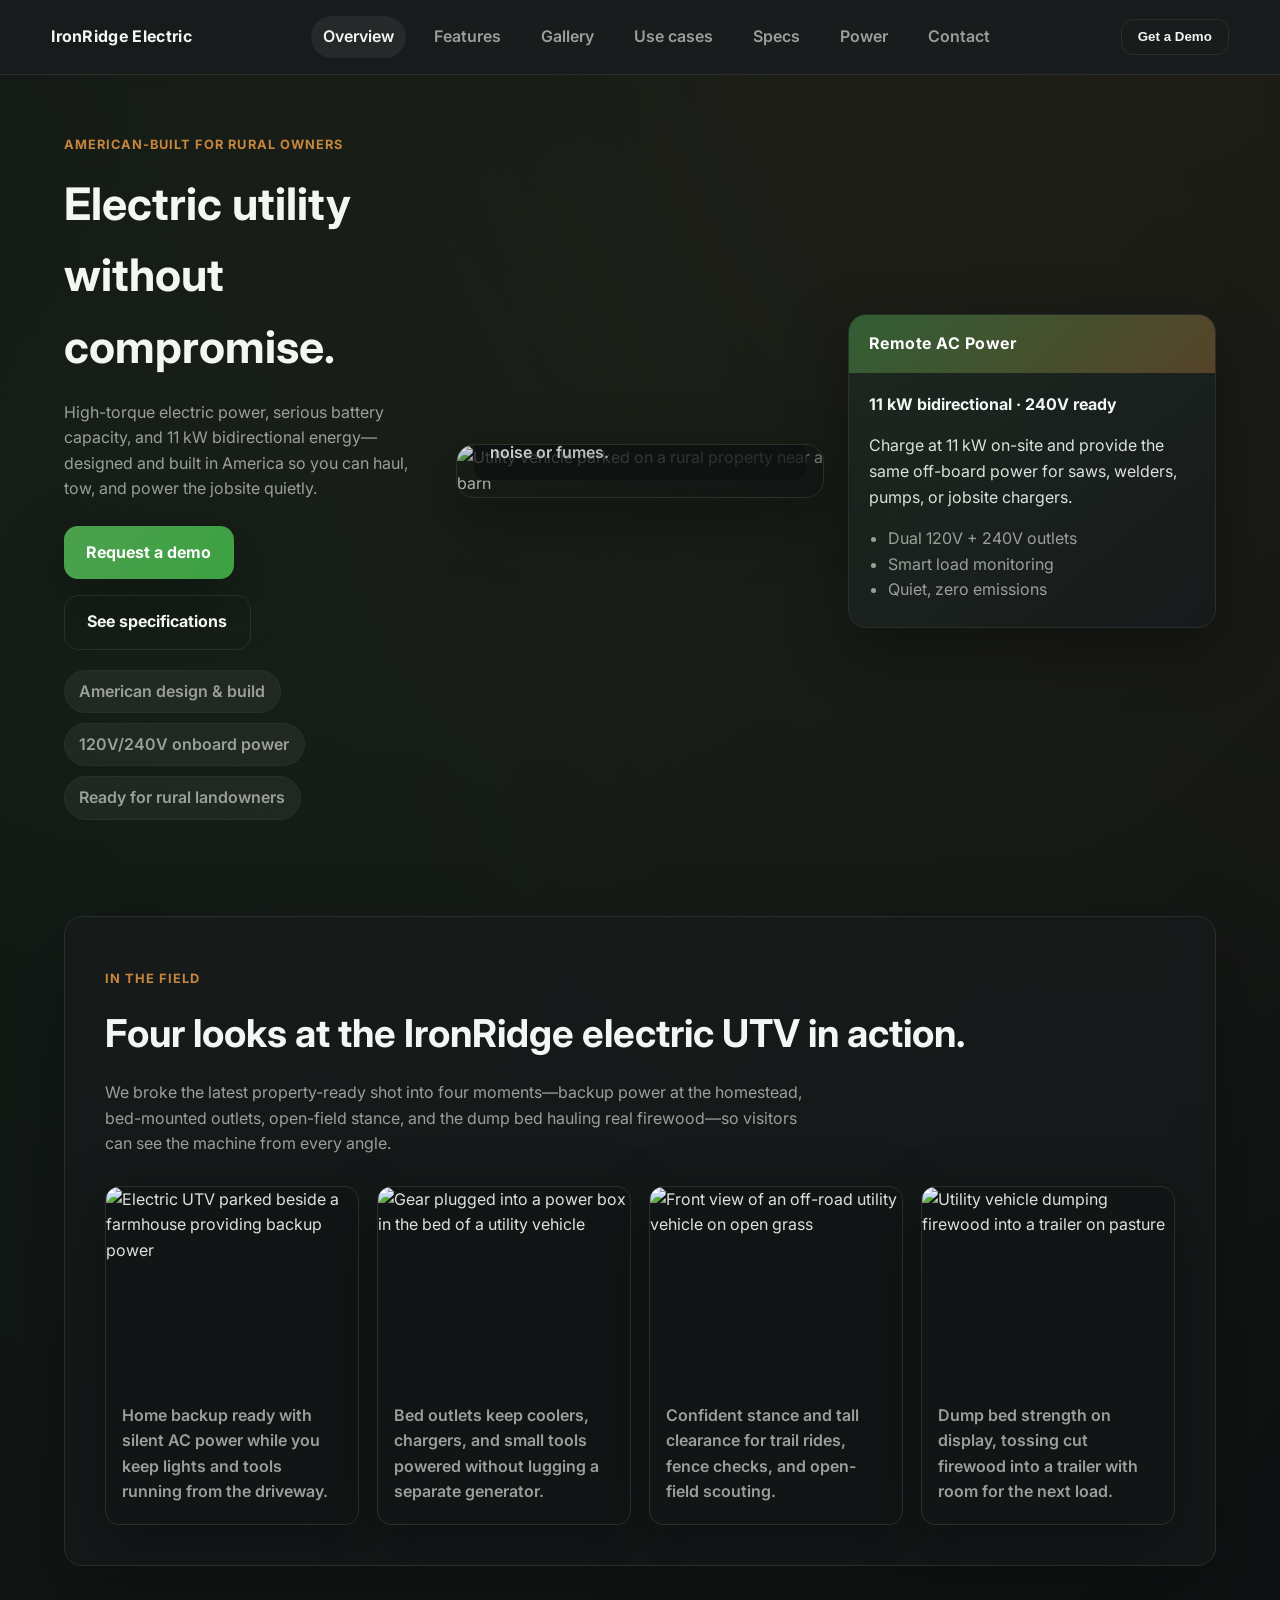
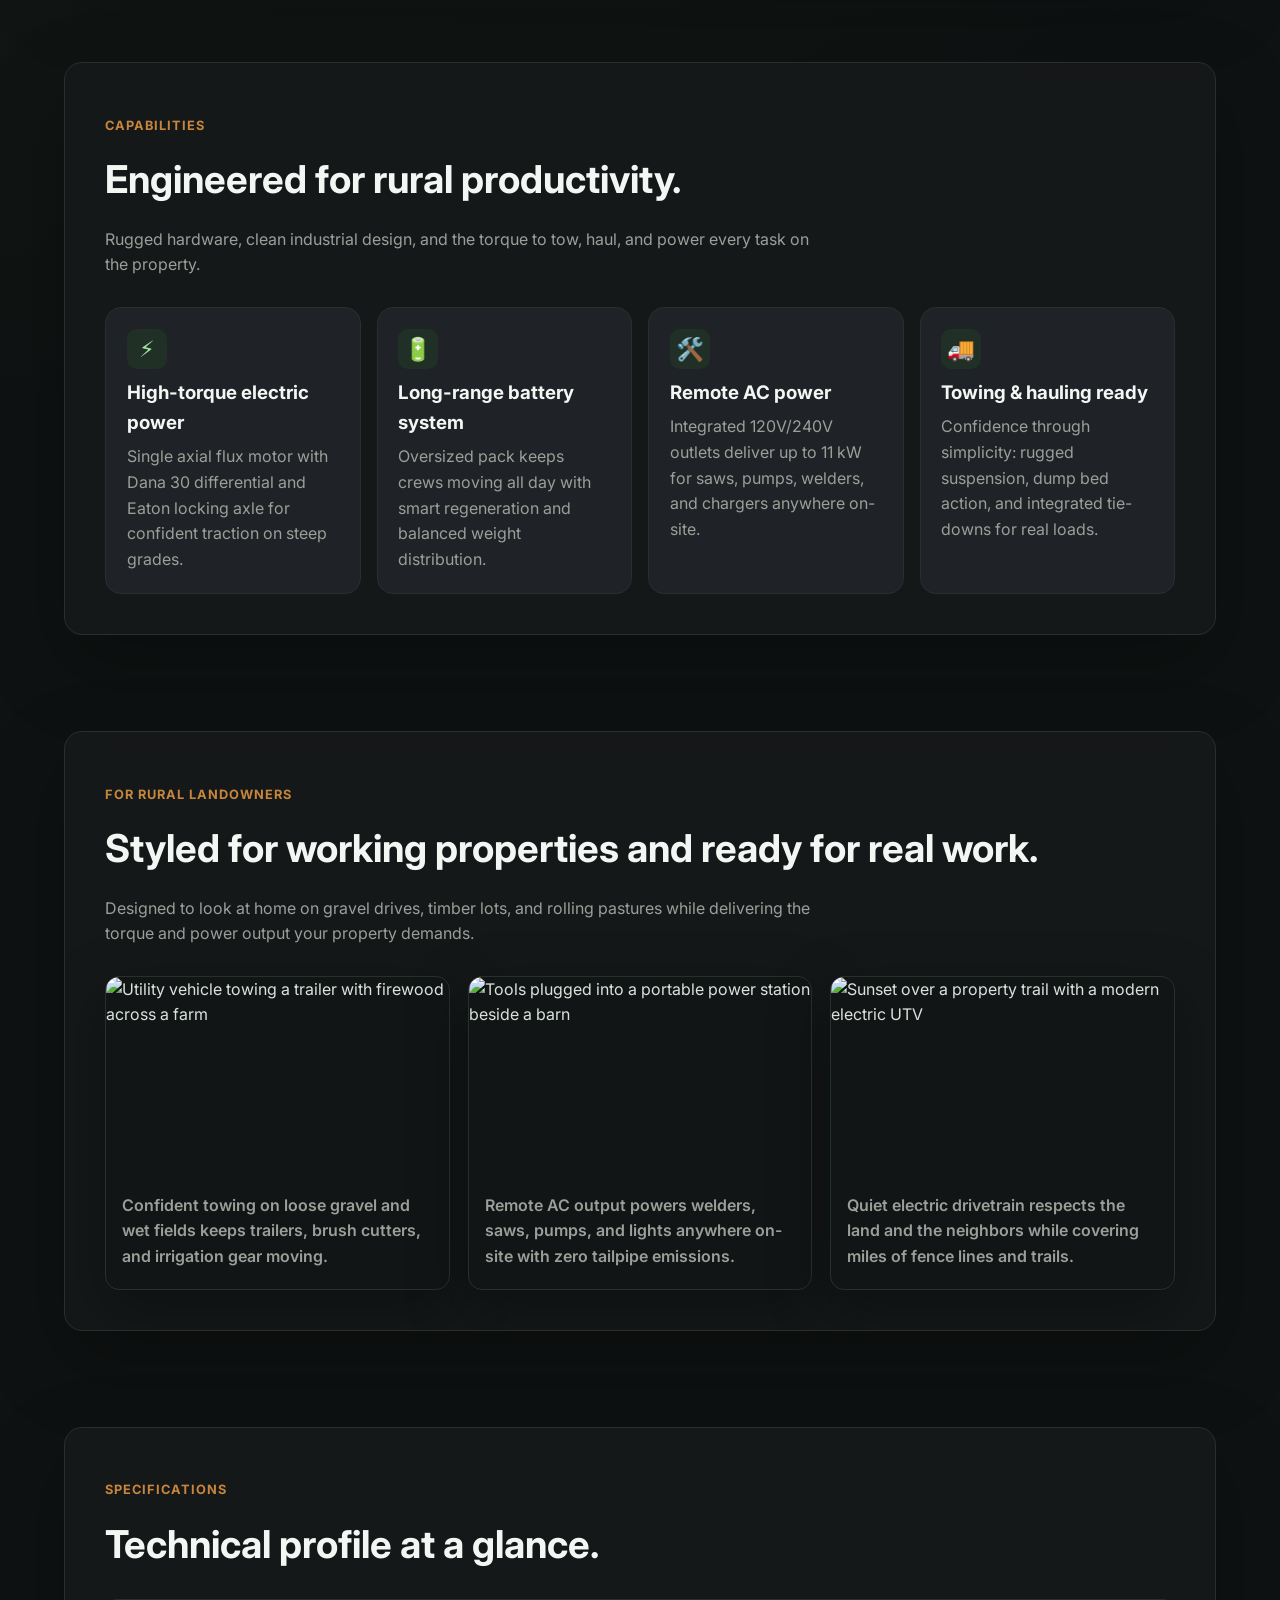
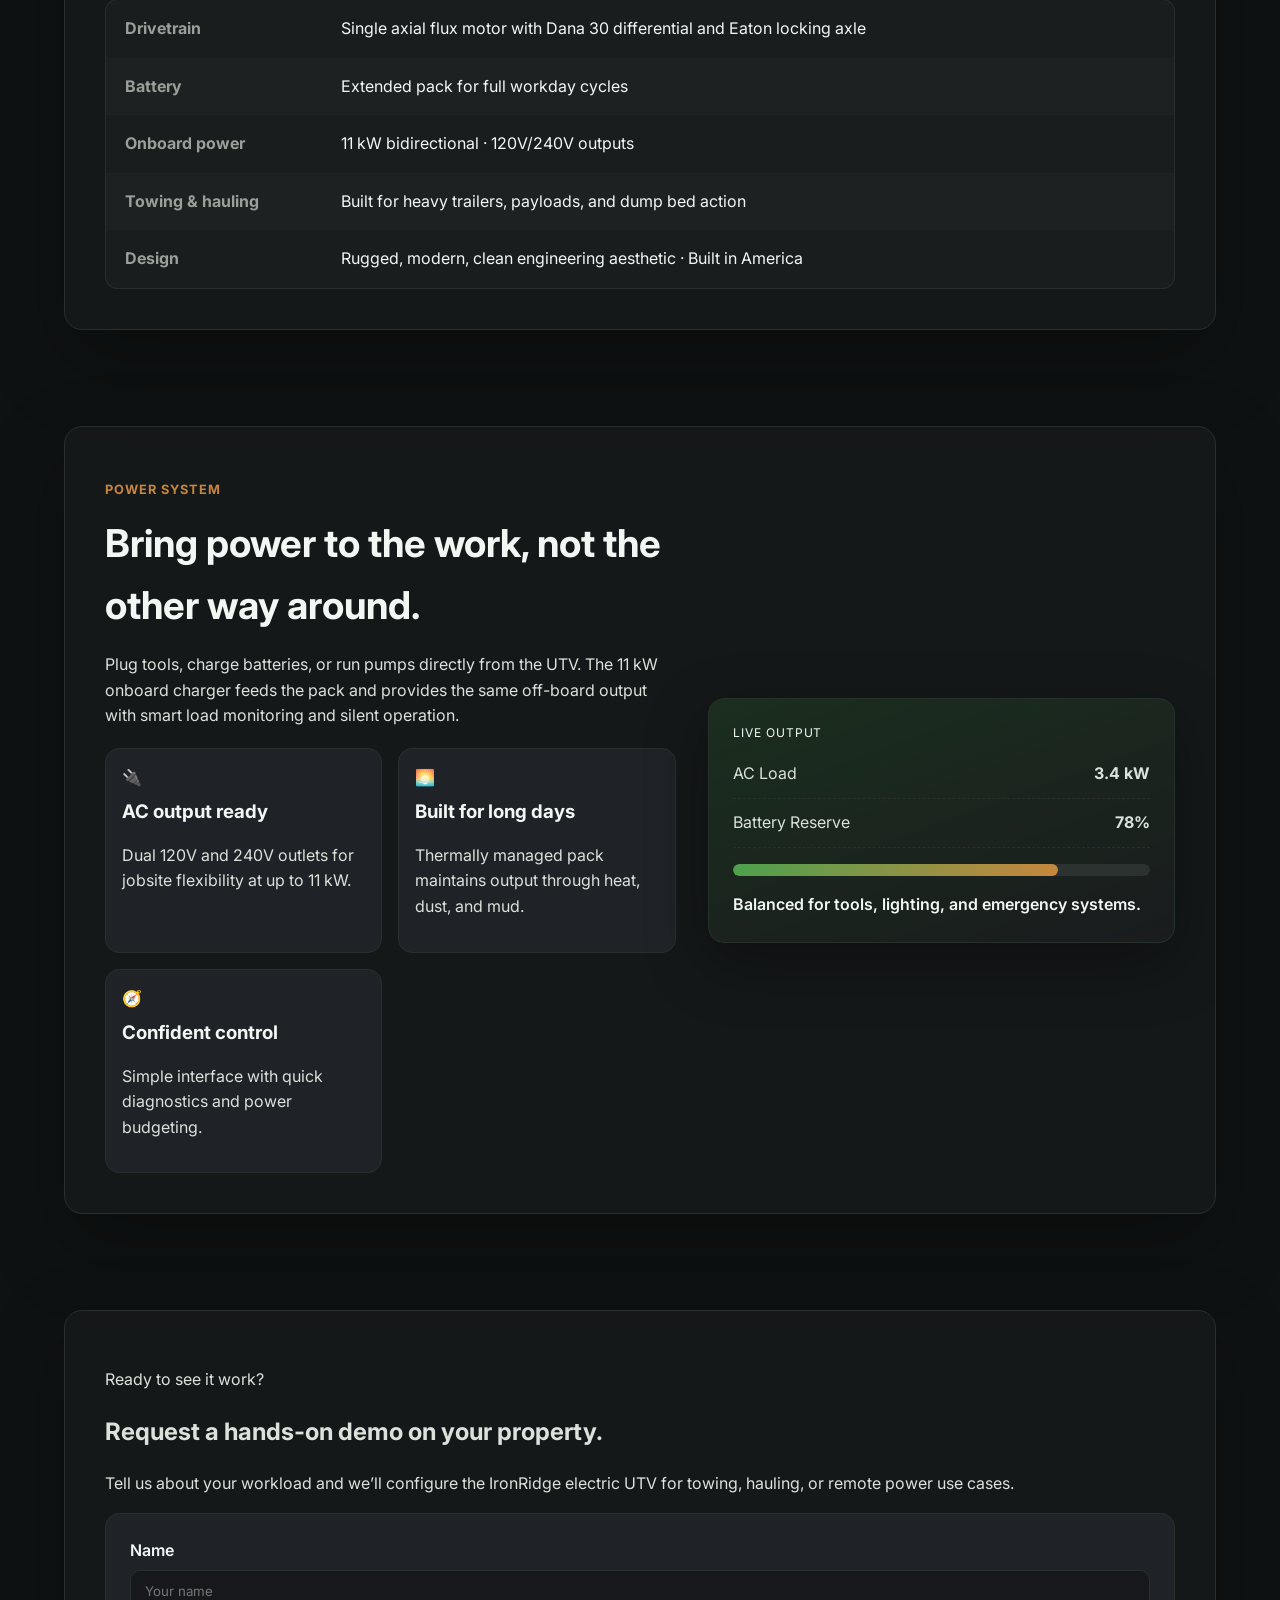
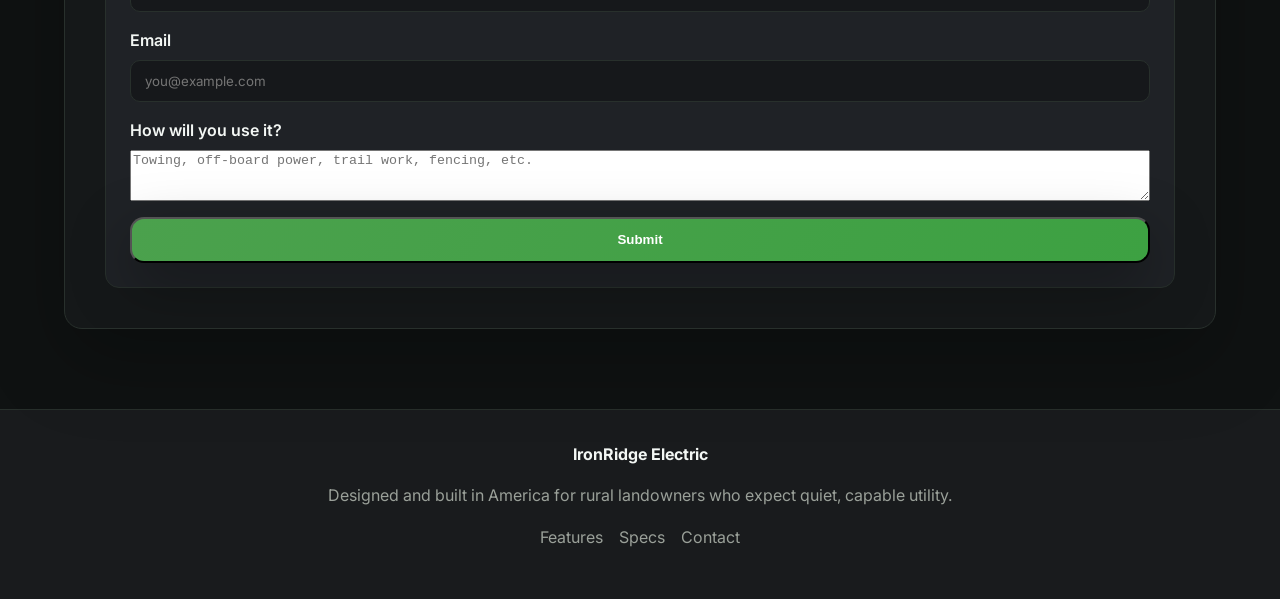
==== commit 4edea9c6: "Add action gallery with four image cards" ====
--- a/index.html
+++ b/index.html
@@ -15,6 +15,7 @@
     <nav>
       <a href="#hero">Overview</a>
       <a href="#features">Features</a>
+      <a href="#gallery">Gallery</a>
       <a href="#audience">Use cases</a>
       <a href="#specs">Specs</a>
       <a href="#power">Power</a>
@@ -62,6 +63,47 @@
       </div>
     </section>
 
+    <section class="action-gallery" id="gallery">
+      <div class="section-heading">
+        <p class="eyebrow">In the field</p>
+        <h2>Four looks at the IronRidge electric UTV in action.</h2>
+        <p class="section-description">
+          We broke the latest property-ready shot into four moments—backup power at the homestead, bed-mounted outlets, open-field
+          stance, and the dump bed hauling real firewood—so visitors can see the machine from every angle.
+        </p>
+      </div>
+      <div class="action-grid">
+        <figure class="action-card">
+          <img
+            src="https://images.unsplash.com/photo-1500530855697-b586d89ba3ee?auto=format&fit=crop&w=1400&q=80"
+            alt="Electric UTV parked beside a farmhouse providing backup power"
+          />
+          <figcaption>Home backup ready with silent AC power while you keep lights and tools running from the driveway.</figcaption>
+        </figure>
+        <figure class="action-card">
+          <img
+            src="https://images.unsplash.com/photo-1489515217757-5fd1be406fef?auto=format&fit=crop&w=1400&q=80"
+            alt="Gear plugged into a power box in the bed of a utility vehicle"
+          />
+          <figcaption>Bed outlets keep coolers, chargers, and small tools powered without lugging a separate generator.</figcaption>
+        </figure>
+        <figure class="action-card">
+          <img
+            src="https://images.unsplash.com/photo-1470246973918-29a93221c455?auto=format&fit=crop&w=1400&q=80"
+            alt="Front view of an off-road utility vehicle on open grass"
+          />
+          <figcaption>Confident stance and tall clearance for trail rides, fence checks, and open-field scouting.</figcaption>
+        </figure>
+        <figure class="action-card">
+          <img
+            src="https://images.unsplash.com/photo-1500534314209-a25ddb2bd429?auto=format&fit=crop&w=1400&q=80"
+            alt="Utility vehicle dumping firewood into a trailer on pasture"
+          />
+          <figcaption>Dump bed strength on display, tossing cut firewood into a trailer with room for the next load.</figcaption>
+        </figure>
+      </div>
+    </section>
+
     <section class="features" id="features">
       <div class="section-heading">
         <p class="eyebrow">Capabilities</p>
--- a/styles.css
+++ b/styles.css
@@ -252,7 +252,8 @@
 .specs,
 .power,
 .cta,
-.audience {
+.audience,
+.action-gallery {
   background: rgba(23, 26, 27, 0.75);
   border: 1px solid var(--border);
   border-radius: 18px;
@@ -266,7 +267,8 @@
 .specs::before,
 .power::before,
 .cta::before,
-.audience::before {
+.audience::before,
+.action-gallery::before {
   content: '';
   position: absolute;
   inset: 0;
@@ -279,7 +281,8 @@
 .specs > *,
 .power > *,
 .cta > *,
-.audience > * {
+.audience > *,
+.action-gallery > * {
   position: relative;
   z-index: 1;
 }
@@ -412,6 +415,39 @@
   font-weight: 600;
 }
 
+.action-grid {
+  margin-top: 1.8rem;
+  display: grid;
+  grid-template-columns: repeat(auto-fit, minmax(240px, 1fr));
+  gap: 1.1rem;
+}
+
+.action-card {
+  margin: 0;
+  background: #121515;
+  border-radius: 14px;
+  overflow: hidden;
+  border: 1px solid var(--border);
+  box-shadow: var(--shadow);
+  display: flex;
+  flex-direction: column;
+  height: 100%;
+}
+
+.action-card img {
+  width: 100%;
+  height: 200px;
+  object-fit: cover;
+  filter: saturate(1.05);
+}
+
+.action-card figcaption {
+  padding: 1rem 1rem 1.2rem;
+  margin: 0;
+  color: var(--muted);
+  font-weight: 600;
+}
+
 .small-card {
   background: #1f2226;
   border: 1px solid var(--border);
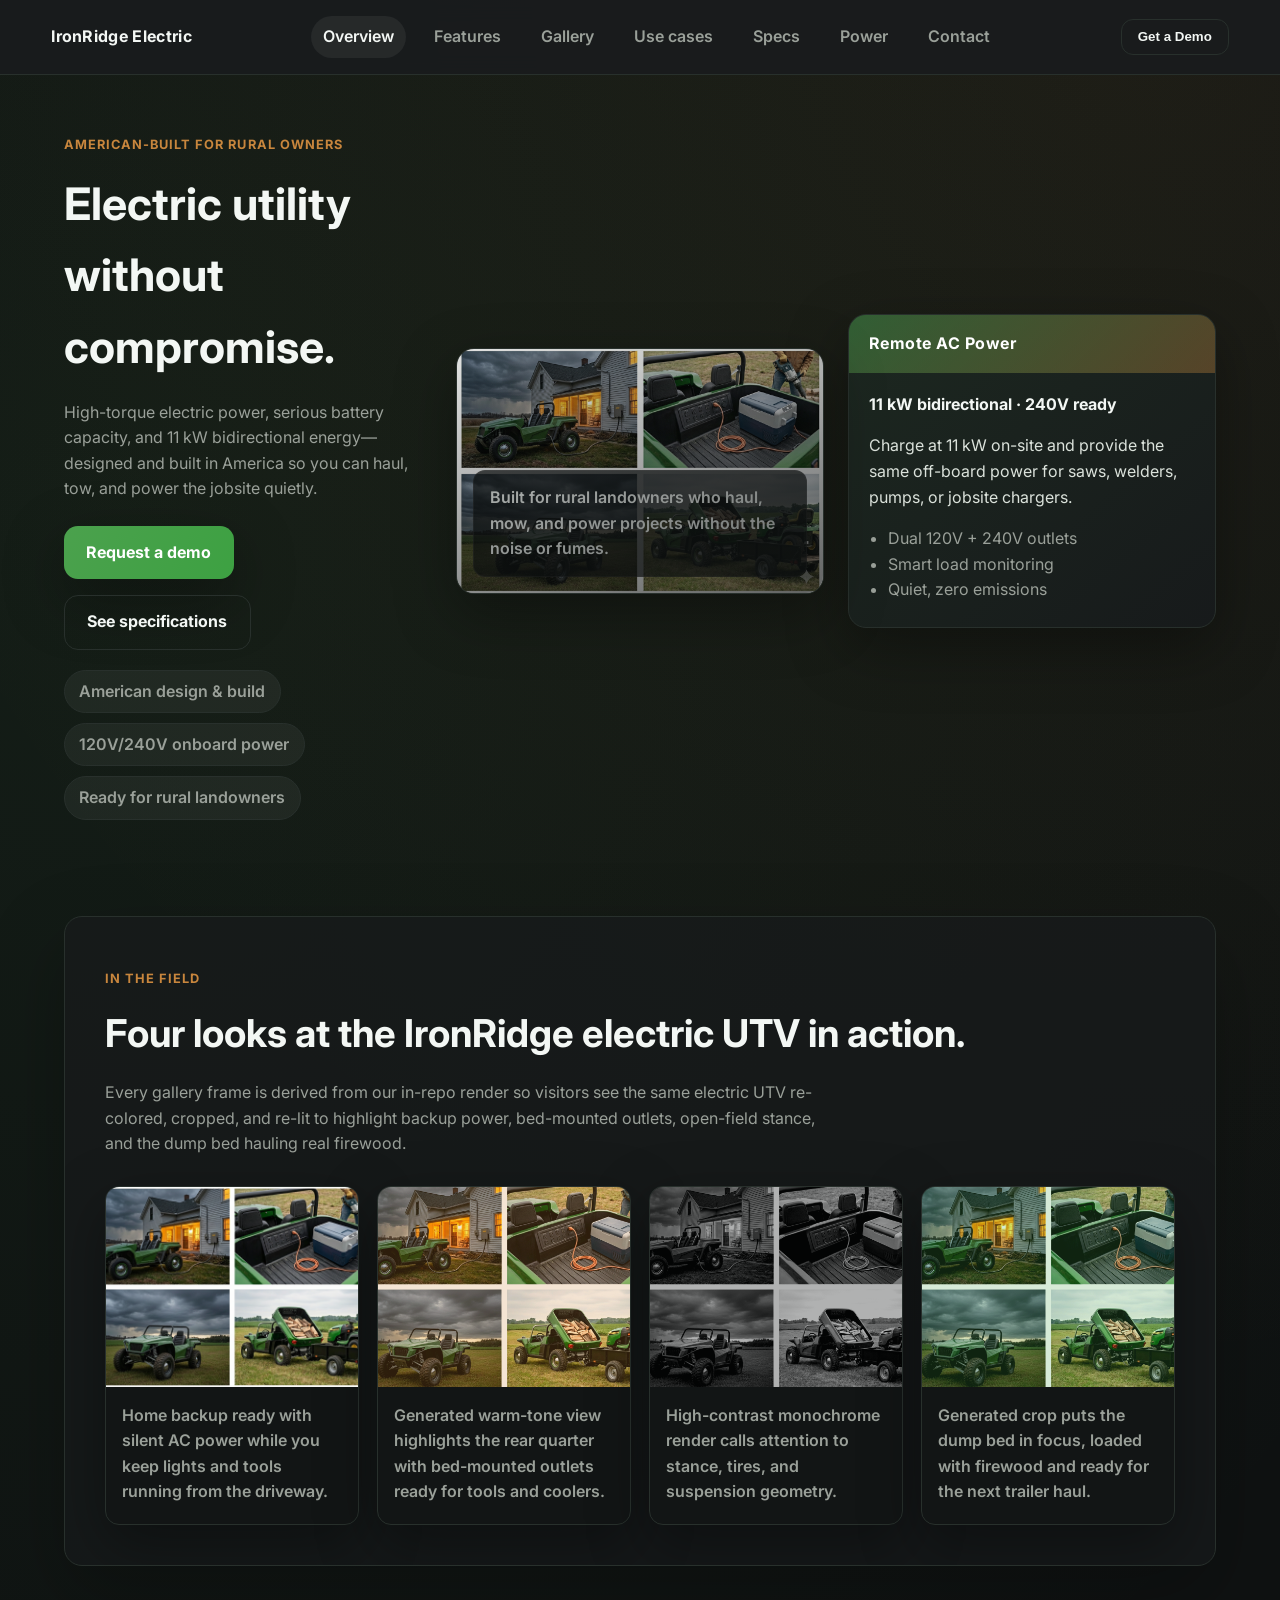
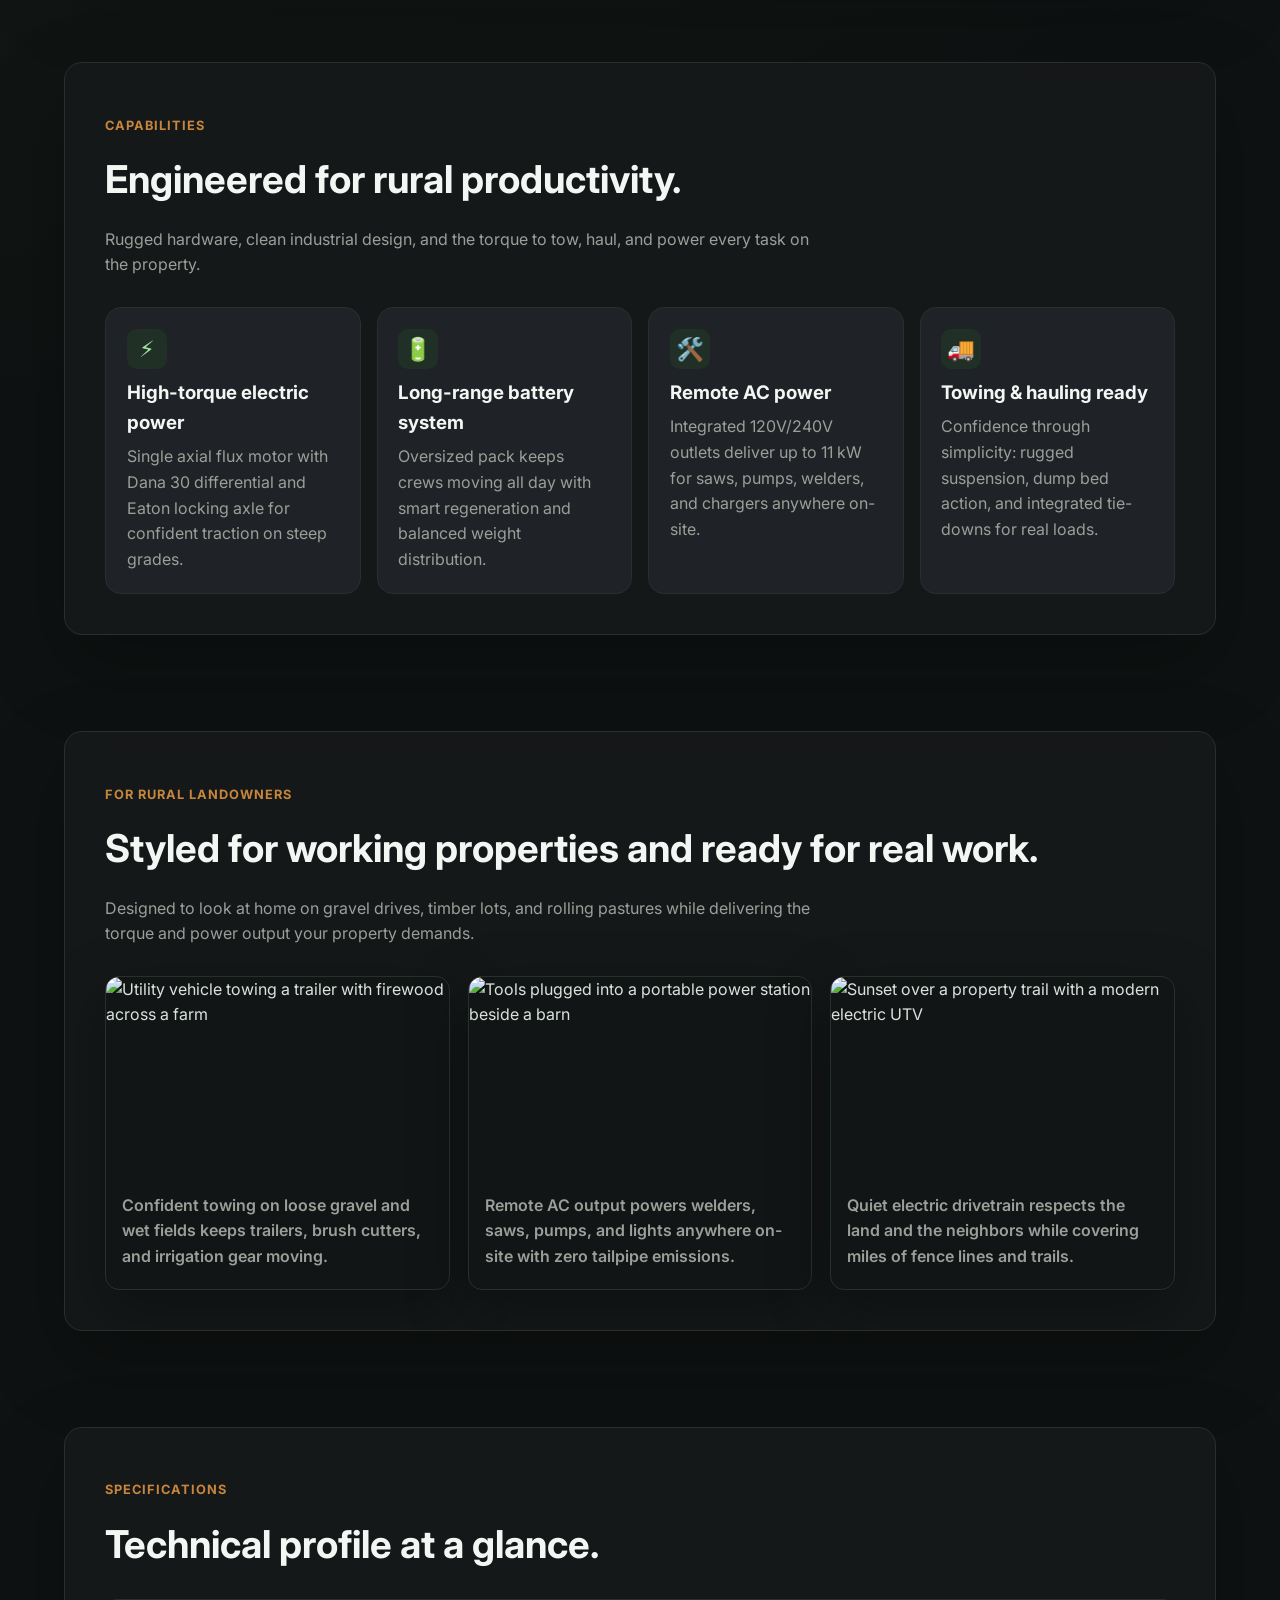
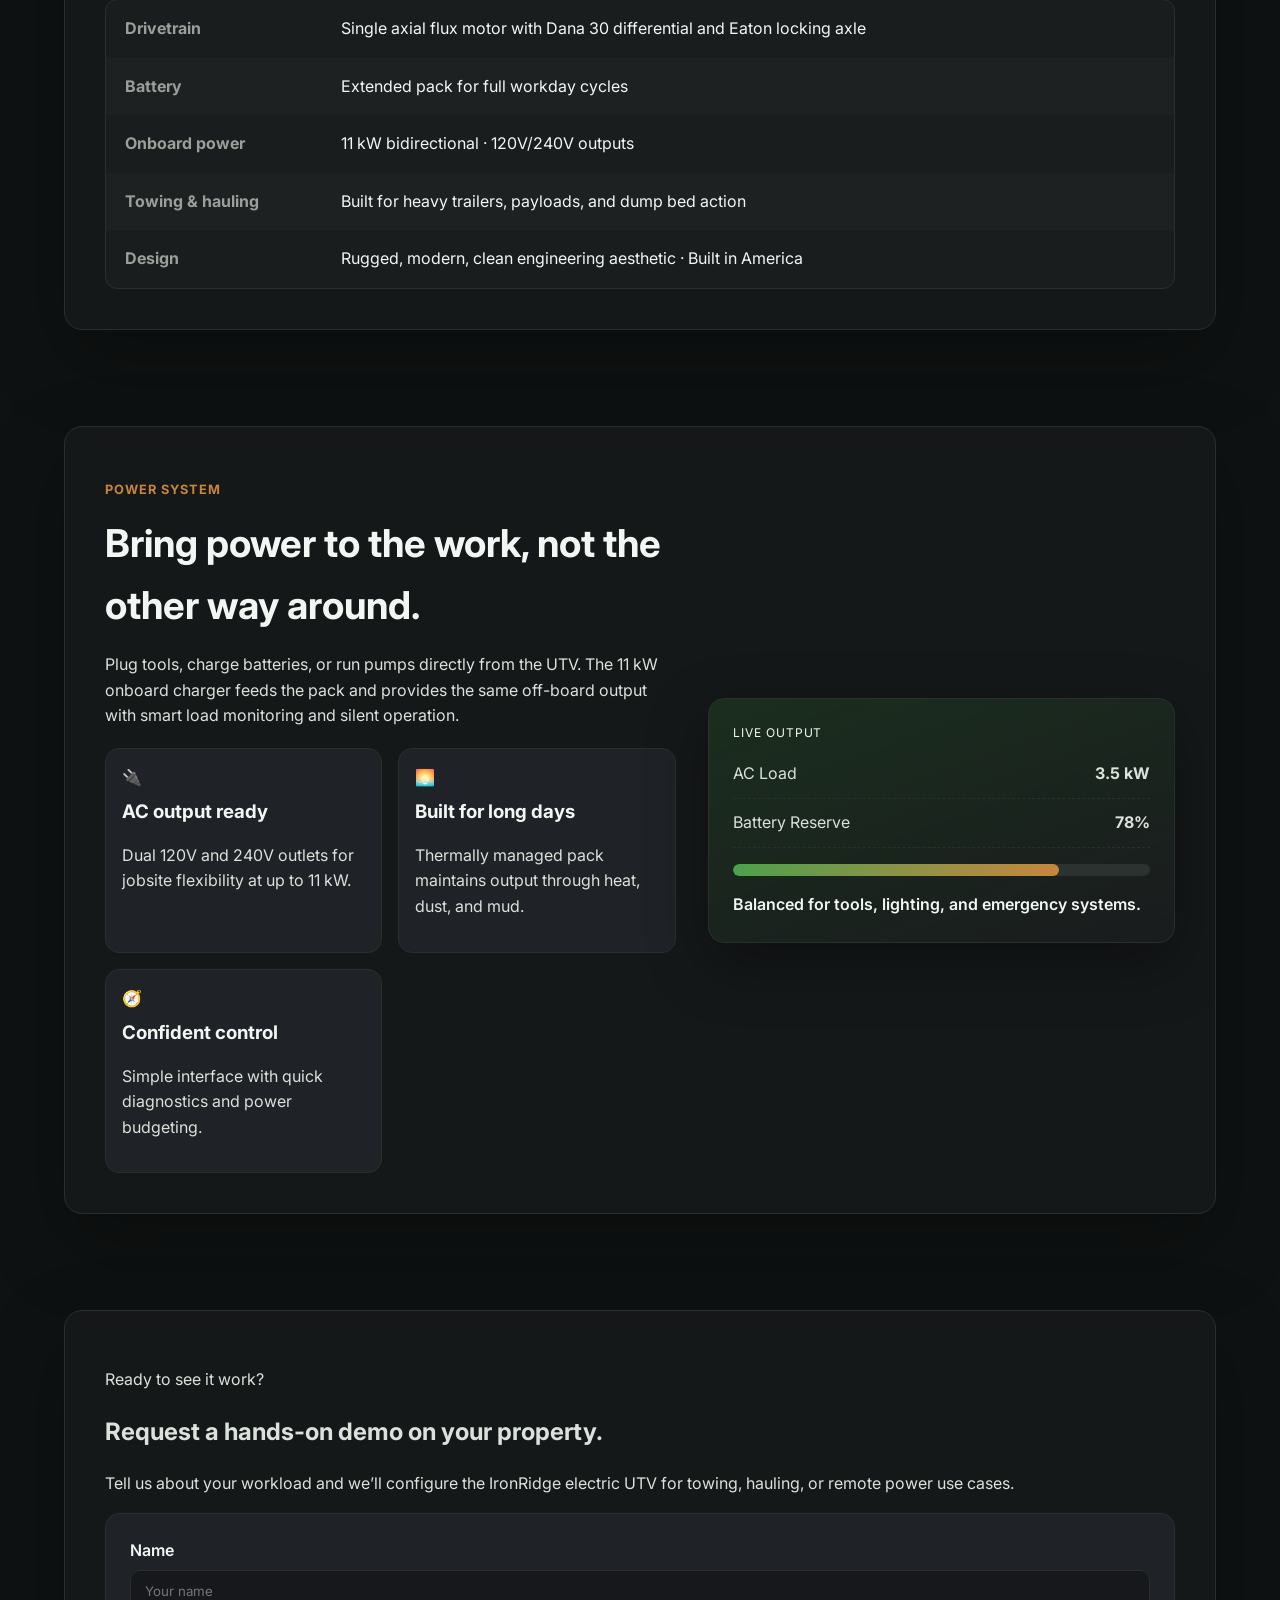
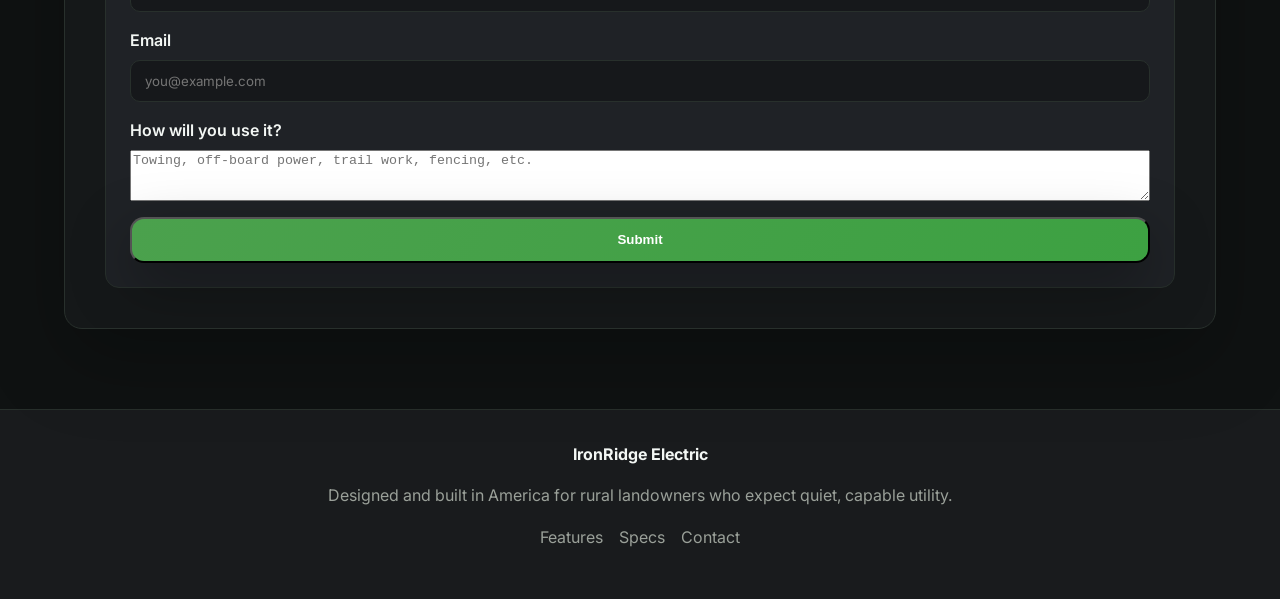
==== commit ecef329d: "Use local render and generate gallery variants" ====
--- a/index.html
+++ b/index.html
@@ -42,8 +42,8 @@
       </div>
       <div class="hero-media">
         <img
-          src="https://images.unsplash.com/photo-1500530855697-b586d89ba3ee?auto=format&fit=crop&w=1400&q=80"
-          alt="Utility vehicle parked on a rural property near a barn"
+          src="Gemini_Generated_Image_i5x06ti5x06ti5x0.png"
+          alt="Electric utility vehicle parked on a rural property near a barn"
         />
         <div class="hero-media-caption">
           Built for rural landowners who haul, mow, and power projects without the noise or fumes.
@@ -68,38 +68,44 @@
         <p class="eyebrow">In the field</p>
         <h2>Four looks at the IronRidge electric UTV in action.</h2>
         <p class="section-description">
-          We broke the latest property-ready shot into four moments—backup power at the homestead, bed-mounted outlets, open-field
-          stance, and the dump bed hauling real firewood—so visitors can see the machine from every angle.
+          Every gallery frame is derived from our in-repo render so visitors see the same electric UTV re-colored, cropped, and
+          re-lit to highlight backup power, bed-mounted outlets, open-field stance, and the dump bed hauling real firewood.
         </p>
       </div>
       <div class="action-grid">
         <figure class="action-card">
           <img
-            src="https://images.unsplash.com/photo-1500530855697-b586d89ba3ee?auto=format&fit=crop&w=1400&q=80"
+            src="Gemini_Generated_Image_i5x06ti5x06ti5x0.png"
             alt="Electric UTV parked beside a farmhouse providing backup power"
           />
           <figcaption>Home backup ready with silent AC power while you keep lights and tools running from the driveway.</figcaption>
         </figure>
         <figure class="action-card">
           <img
-            src="https://images.unsplash.com/photo-1489515217757-5fd1be406fef?auto=format&fit=crop&w=1400&q=80"
-            alt="Gear plugged into a power box in the bed of a utility vehicle"
-          />
-          <figcaption>Bed outlets keep coolers, chargers, and small tools powered without lugging a separate generator.</figcaption>
-        </figure>
-        <figure class="action-card">
-          <img
-            src="https://images.unsplash.com/photo-1470246973918-29a93221c455?auto=format&fit=crop&w=1400&q=80"
-            alt="Front view of an off-road utility vehicle on open grass"
-          />
-          <figcaption>Confident stance and tall clearance for trail rides, fence checks, and open-field scouting.</figcaption>
-        </figure>
-        <figure class="action-card">
-          <img
-            src="https://images.unsplash.com/photo-1500534314209-a25ddb2bd429?auto=format&fit=crop&w=1400&q=80"
-            alt="Utility vehicle dumping firewood into a trailer on pasture"
-          />
-          <figcaption>Dump bed strength on display, tossing cut firewood into a trailer with room for the next load.</figcaption>
+            data-variant="warm"
+            src="Gemini_Generated_Image_i5x06ti5x06ti5x0.png"
+            alt="Bed outlets and rear quarter of the electric UTV rendered with warm tones"
+            loading="lazy"
+          />
+          <figcaption>Generated warm-tone view highlights the rear quarter with bed-mounted outlets ready for tools and coolers.</figcaption>
+        </figure>
+        <figure class="action-card">
+          <img
+            data-variant="mono"
+            src="Gemini_Generated_Image_i5x06ti5x06ti5x0.png"
+            alt="Monochrome detail of the electric UTV for clarity on stance"
+            loading="lazy"
+          />
+          <figcaption>High-contrast monochrome render calls attention to stance, tires, and suspension geometry.</figcaption>
+        </figure>
+        <figure class="action-card">
+          <img
+            data-variant="detail"
+            src="Gemini_Generated_Image_i5x06ti5x06ti5x0.png"
+            alt="Cropped perspective of the dump bed loaded with materials"
+            loading="lazy"
+          />
+          <figcaption>Generated crop puts the dump bed in focus, loaded with firewood and ready for the next trailer haul.</figcaption>
         </figure>
       </div>
     </section>
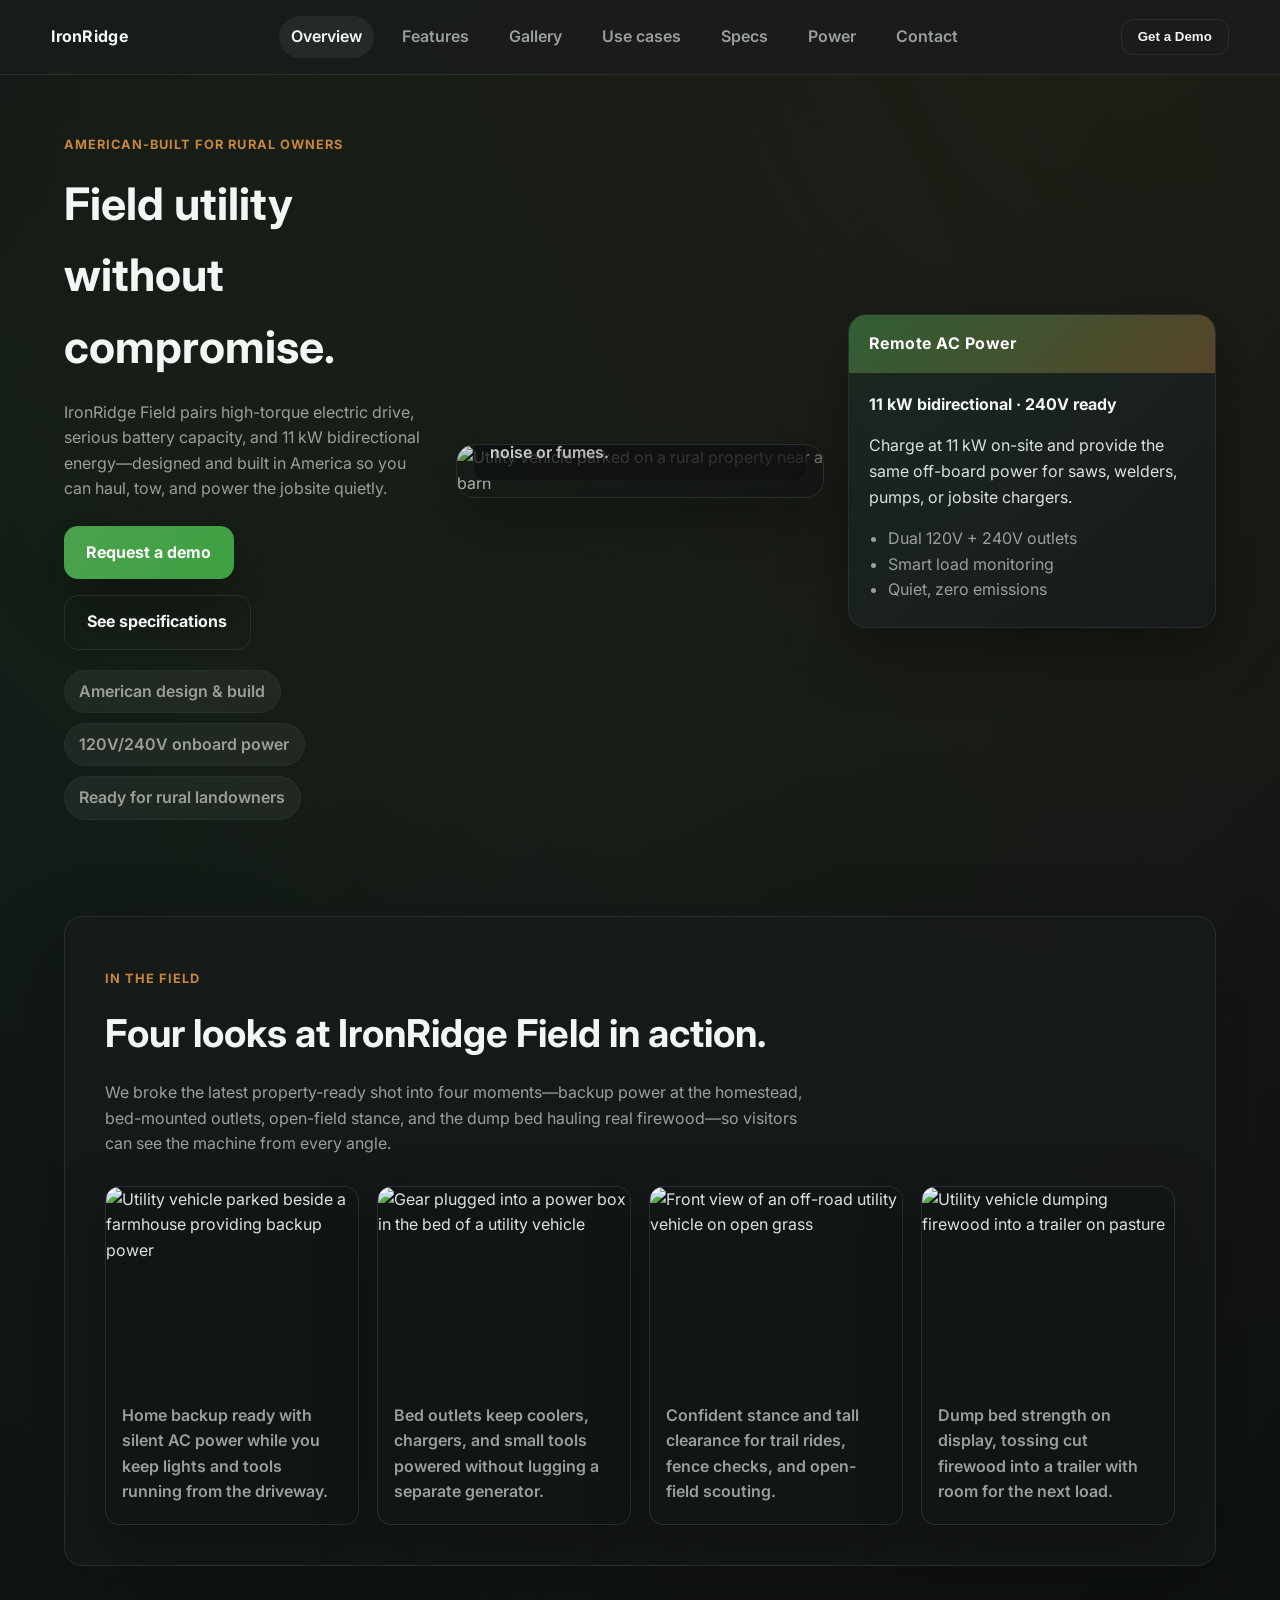
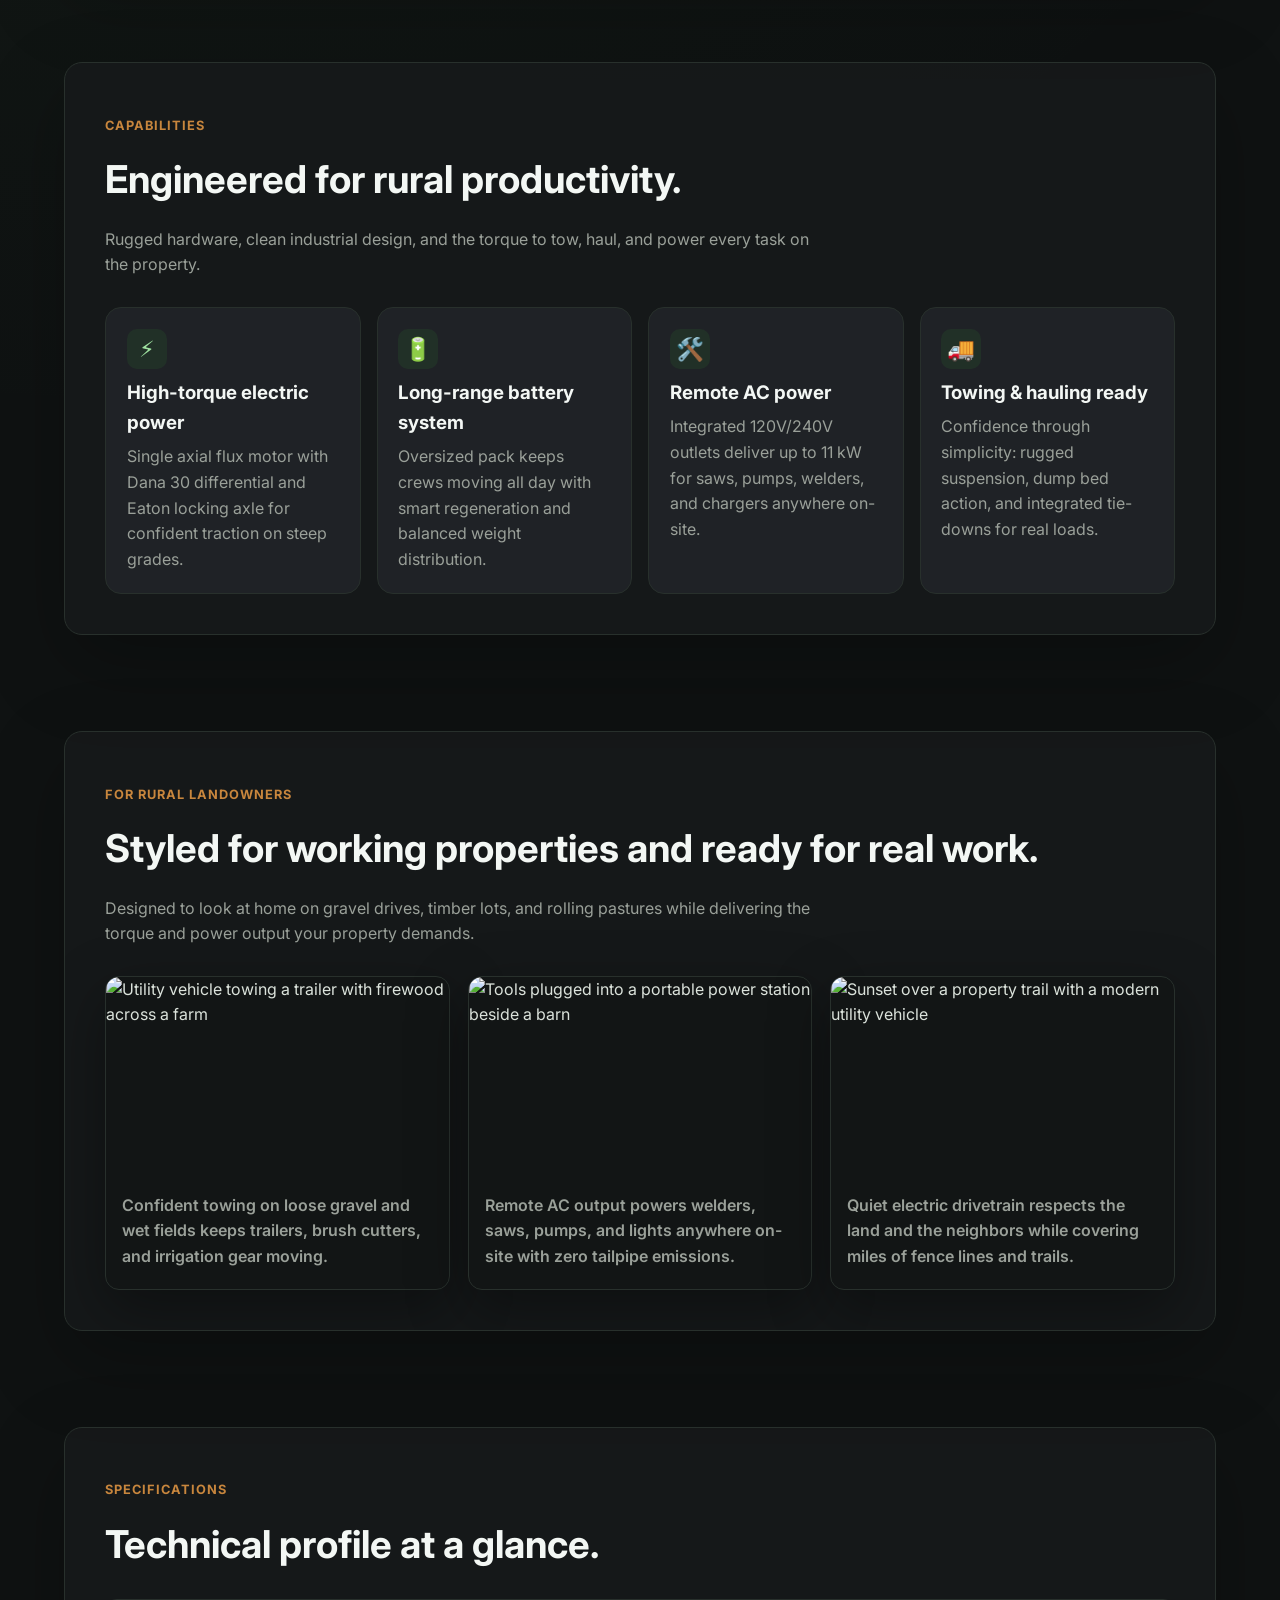
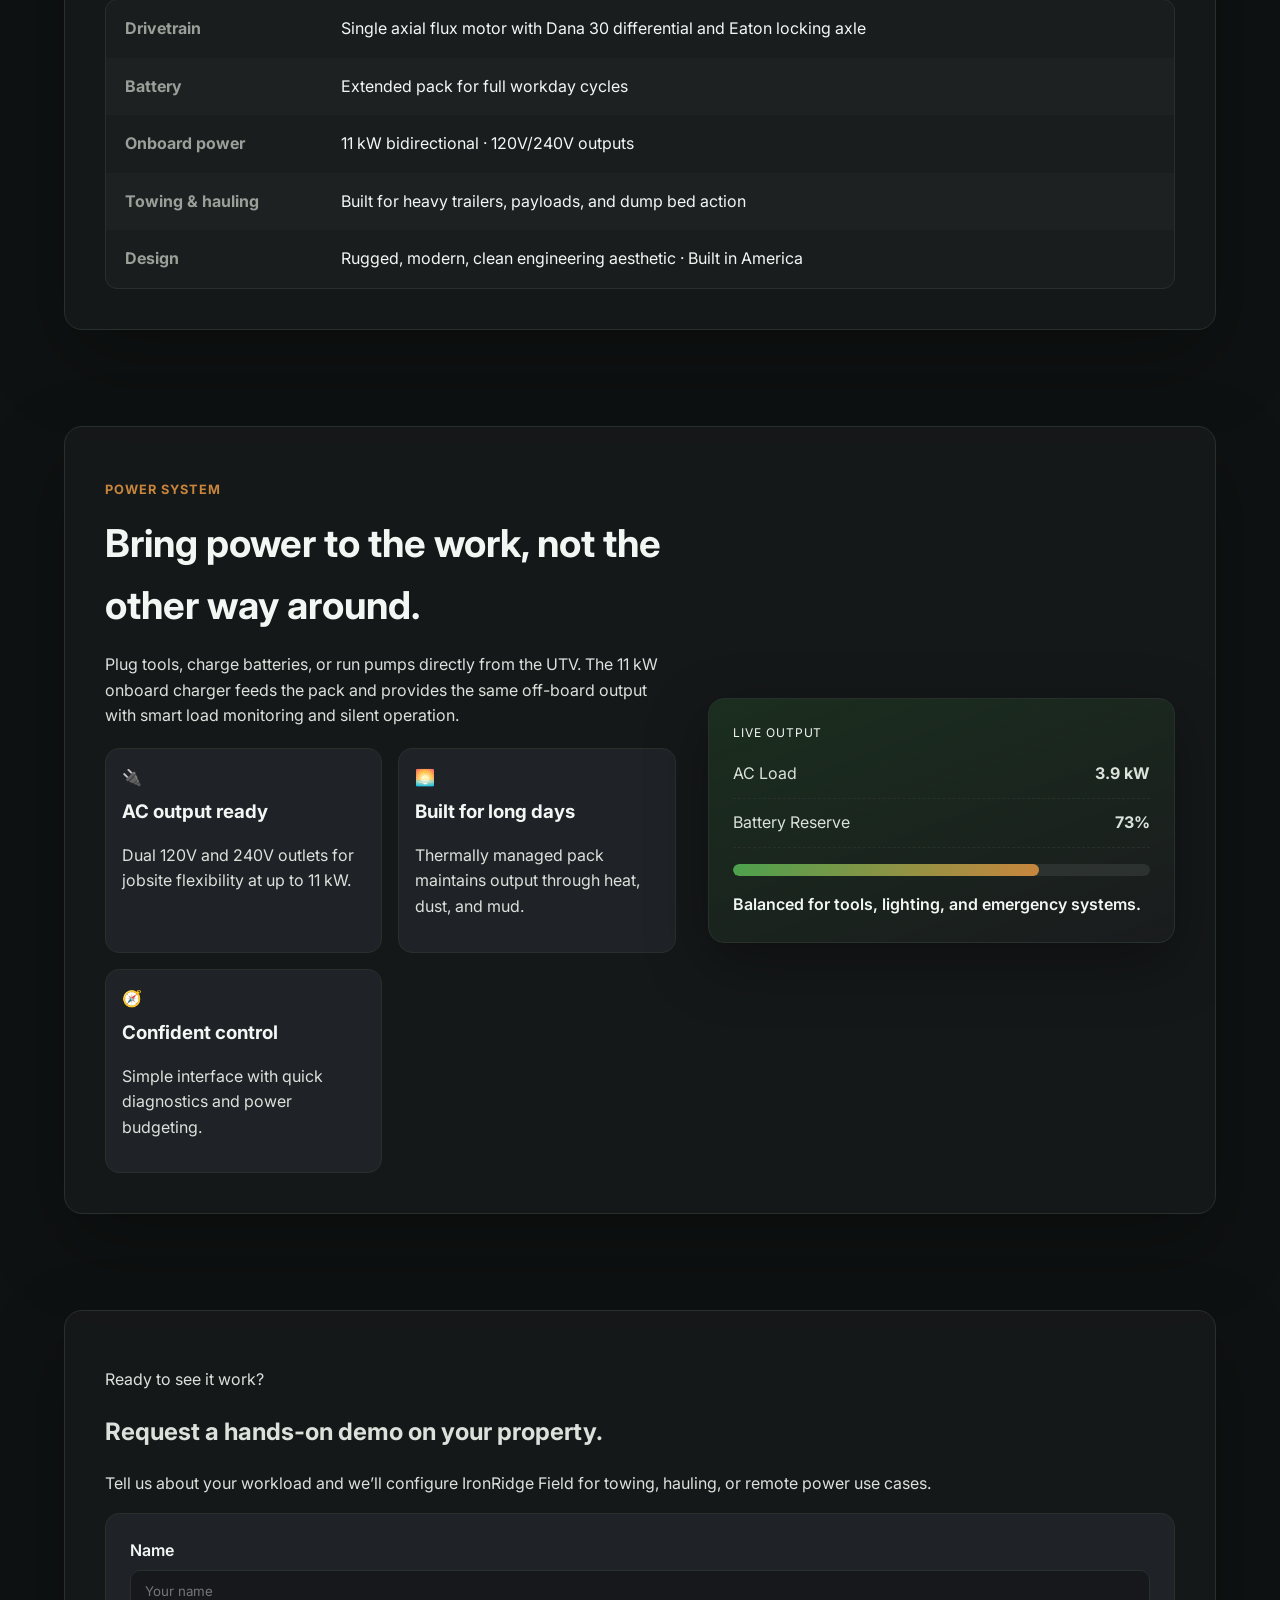
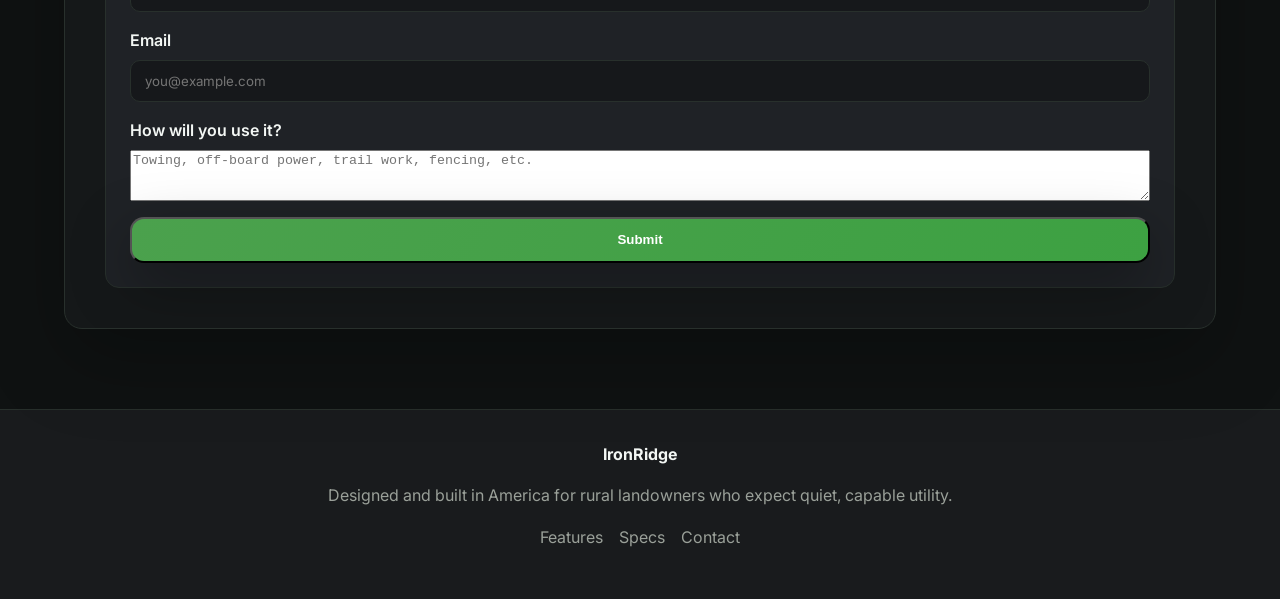
==== commit f018e073: "Rebrand UTV to IronRidge Field" ====
--- a/index.html
+++ b/index.html
@@ -3,7 +3,7 @@
 <head>
   <meta charset="UTF-8" />
   <meta name="viewport" content="width=device-width, initial-scale=1.0" />
-  <title>IronRidge Electric UTV</title>
+  <title>IronRidge Field Utility Vehicle</title>
   <link rel="preconnect" href="https://fonts.googleapis.com" />
   <link rel="preconnect" href="https://fonts.gstatic.com" crossorigin />
   <link href="https://fonts.googleapis.com/css2?family=Inter:wght@400;600;700&family=Roboto:wght@400;500&display=swap" rel="stylesheet" />
@@ -11,7 +11,7 @@
 </head>
 <body>
   <header class="top-nav" id="top">
-    <div class="brand">IronRidge Electric</div>
+    <div class="brand">IronRidge</div>
     <nav>
       <a href="#hero">Overview</a>
       <a href="#features">Features</a>
@@ -28,8 +28,8 @@
     <section class="hero" id="hero">
       <div class="hero-content">
         <p class="eyebrow">American-built for rural owners</p>
-        <h1>Electric utility without compromise.</h1>
-        <p class="lede">High-torque electric power, serious battery capacity, and 11 kW bidirectional energy—designed and built in America so you can haul, tow, and power the jobsite quietly.</p>
+        <h1>Field utility without compromise.</h1>
+        <p class="lede">IronRidge Field pairs high-torque electric drive, serious battery capacity, and 11 kW bidirectional energy—designed and built in America so you can haul, tow, and power the jobsite quietly.</p>
         <div class="cta-row">
           <a class="primary-btn" href="#cta">Request a demo</a>
           <a class="secondary-btn" href="#specs">See specifications</a>
@@ -42,8 +42,8 @@
       </div>
       <div class="hero-media">
         <img
-          src="Gemini_Generated_Image_i5x06ti5x06ti5x0.png"
-          alt="Electric utility vehicle parked on a rural property near a barn"
+          src="https://images.unsplash.com/photo-1500530855697-b586d89ba3ee?auto=format&fit=crop&w=1400&q=80"
+          alt="Utility vehicle parked on a rural property near a barn"
         />
         <div class="hero-media-caption">
           Built for rural landowners who haul, mow, and power projects without the noise or fumes.
@@ -66,46 +66,40 @@
     <section class="action-gallery" id="gallery">
       <div class="section-heading">
         <p class="eyebrow">In the field</p>
-        <h2>Four looks at the IronRidge electric UTV in action.</h2>
+        <h2>Four looks at IronRidge Field in action.</h2>
         <p class="section-description">
-          Every gallery frame is derived from our in-repo render so visitors see the same electric UTV re-colored, cropped, and
-          re-lit to highlight backup power, bed-mounted outlets, open-field stance, and the dump bed hauling real firewood.
+          We broke the latest property-ready shot into four moments—backup power at the homestead, bed-mounted outlets, open-field
+          stance, and the dump bed hauling real firewood—so visitors can see the machine from every angle.
         </p>
       </div>
       <div class="action-grid">
         <figure class="action-card">
           <img
-            src="Gemini_Generated_Image_i5x06ti5x06ti5x0.png"
-            alt="Electric UTV parked beside a farmhouse providing backup power"
+            src="https://images.unsplash.com/photo-1500530855697-b586d89ba3ee?auto=format&fit=crop&w=1400&q=80"
+            alt="Utility vehicle parked beside a farmhouse providing backup power"
           />
           <figcaption>Home backup ready with silent AC power while you keep lights and tools running from the driveway.</figcaption>
         </figure>
         <figure class="action-card">
           <img
-            data-variant="warm"
-            src="Gemini_Generated_Image_i5x06ti5x06ti5x0.png"
-            alt="Bed outlets and rear quarter of the electric UTV rendered with warm tones"
-            loading="lazy"
-          />
-          <figcaption>Generated warm-tone view highlights the rear quarter with bed-mounted outlets ready for tools and coolers.</figcaption>
-        </figure>
-        <figure class="action-card">
-          <img
-            data-variant="mono"
-            src="Gemini_Generated_Image_i5x06ti5x06ti5x0.png"
-            alt="Monochrome detail of the electric UTV for clarity on stance"
-            loading="lazy"
-          />
-          <figcaption>High-contrast monochrome render calls attention to stance, tires, and suspension geometry.</figcaption>
-        </figure>
-        <figure class="action-card">
-          <img
-            data-variant="detail"
-            src="Gemini_Generated_Image_i5x06ti5x06ti5x0.png"
-            alt="Cropped perspective of the dump bed loaded with materials"
-            loading="lazy"
-          />
-          <figcaption>Generated crop puts the dump bed in focus, loaded with firewood and ready for the next trailer haul.</figcaption>
+            src="https://images.unsplash.com/photo-1489515217757-5fd1be406fef?auto=format&fit=crop&w=1400&q=80"
+            alt="Gear plugged into a power box in the bed of a utility vehicle"
+          />
+          <figcaption>Bed outlets keep coolers, chargers, and small tools powered without lugging a separate generator.</figcaption>
+        </figure>
+        <figure class="action-card">
+          <img
+            src="https://images.unsplash.com/photo-1470246973918-29a93221c455?auto=format&fit=crop&w=1400&q=80"
+            alt="Front view of an off-road utility vehicle on open grass"
+          />
+          <figcaption>Confident stance and tall clearance for trail rides, fence checks, and open-field scouting.</figcaption>
+        </figure>
+        <figure class="action-card">
+          <img
+            src="https://images.unsplash.com/photo-1500534314209-a25ddb2bd429?auto=format&fit=crop&w=1400&q=80"
+            alt="Utility vehicle dumping firewood into a trailer on pasture"
+          />
+          <figcaption>Dump bed strength on display, tossing cut firewood into a trailer with room for the next load.</figcaption>
         </figure>
       </div>
     </section>
@@ -170,7 +164,7 @@
         <figure class="audience-card">
           <img
             src="https://images.unsplash.com/photo-1500534314209-a25ddb2bd429?auto=format&fit=crop&w=1200&q=80"
-            alt="Sunset over a property trail with a modern electric UTV"
+            alt="Sunset over a property trail with a modern utility vehicle"
           />
           <figcaption>
             Quiet electric drivetrain respects the land and the neighbors while covering miles of fence lines and trails.
@@ -184,7 +178,7 @@
         <p class="eyebrow">Specifications</p>
         <h2>Technical profile at a glance.</h2>
       </div>
-      <div class="spec-table" role="table" aria-label="IronRidge electric UTV specifications">
+      <div class="spec-table" role="table" aria-label="IronRidge Field specifications">
         <div class="spec-row" role="row">
           <div class="spec-label" role="cell">Drivetrain</div>
           <div class="spec-value" role="cell">Single axial flux motor with Dana 30 differential and Eaton locking axle</div>
@@ -257,7 +251,7 @@
         <div>
           <p class="eyebrow">Ready to see it work?</p>
           <h2>Request a hands-on demo on your property.</h2>
-          <p>Tell us about your workload and we’ll configure the IronRidge electric UTV for towing, hauling, or remote power use cases.</p>
+          <p>Tell us about your workload and we’ll configure IronRidge Field for towing, hauling, or remote power use cases.</p>
         </div>
         <form class="cta-form">
           <div class="form-row">
@@ -279,7 +273,7 @@
   </main>
 
   <footer class="footer">
-    <div class="brand">IronRidge Electric</div>
+    <div class="brand">IronRidge</div>
     <p>Designed and built in America for rural landowners who expect quiet, capable utility.</p>
     <div class="footer-links">
       <a href="#features">Features</a>
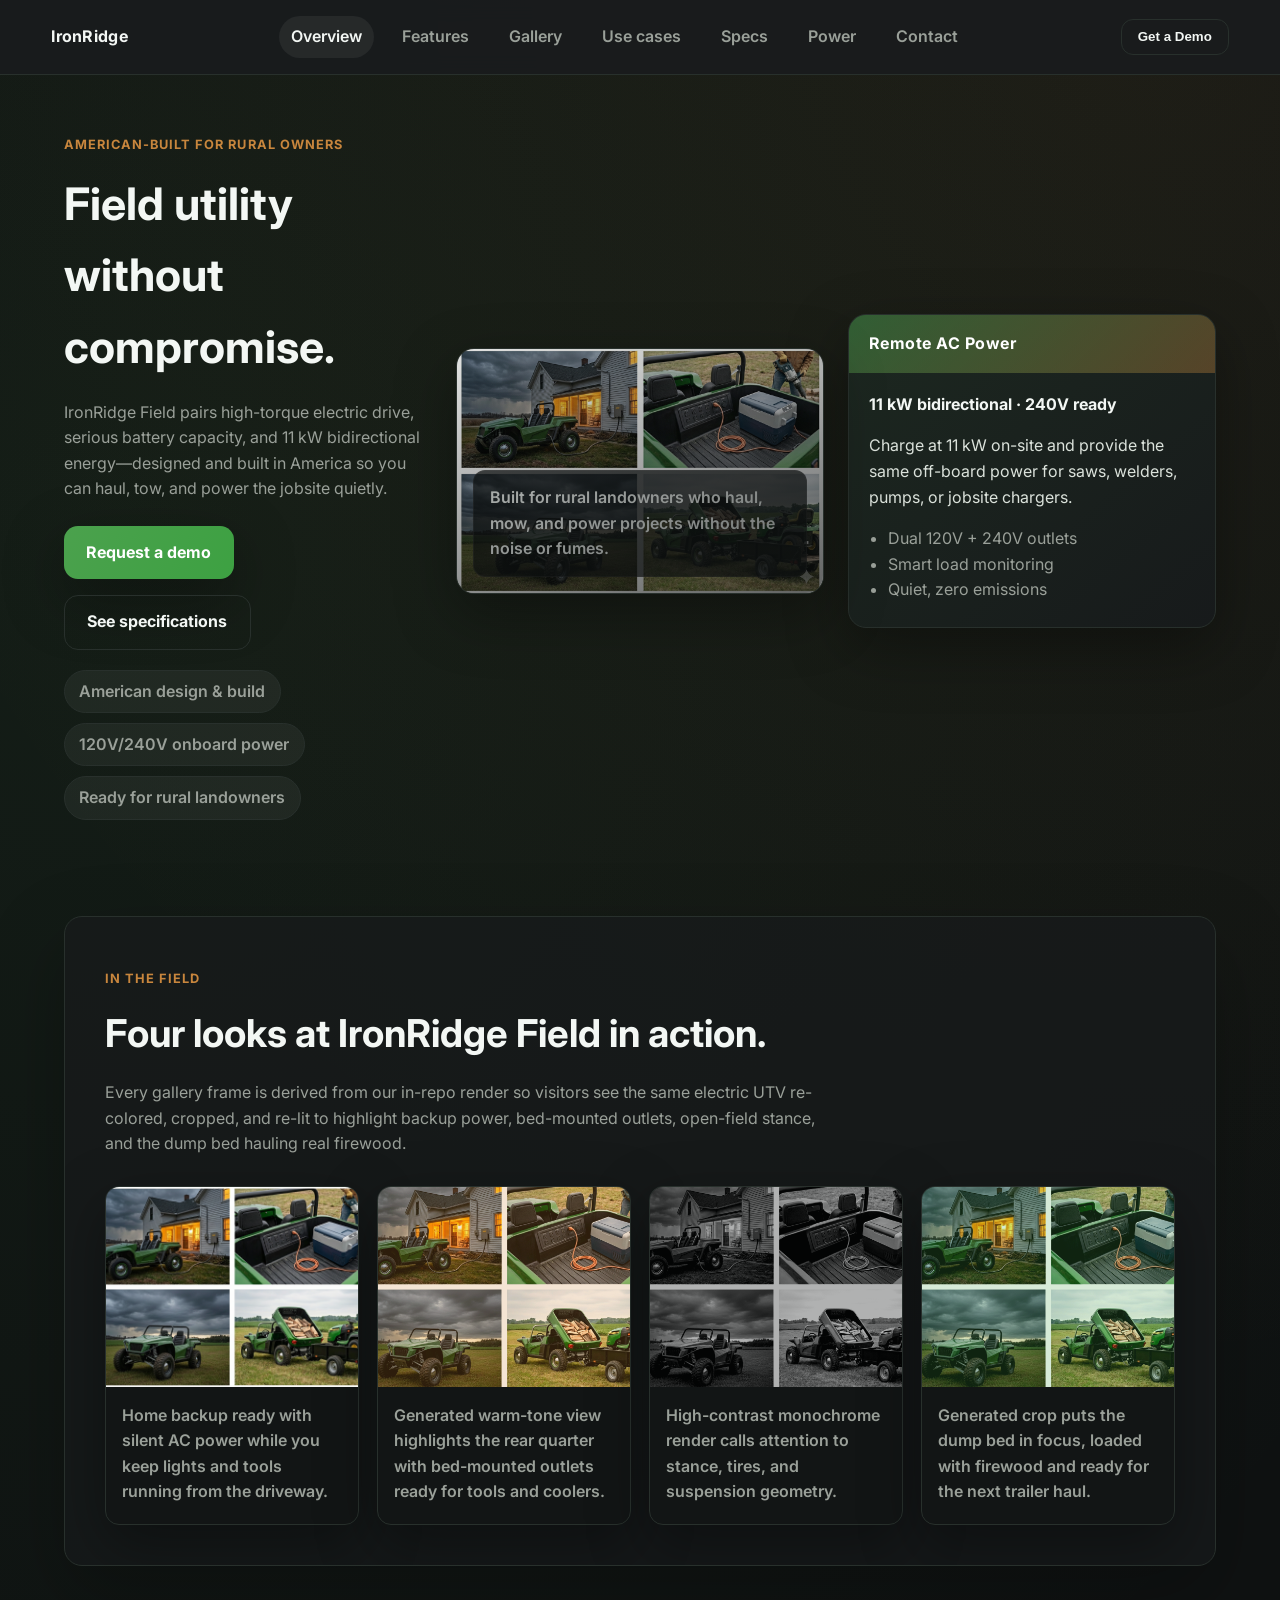
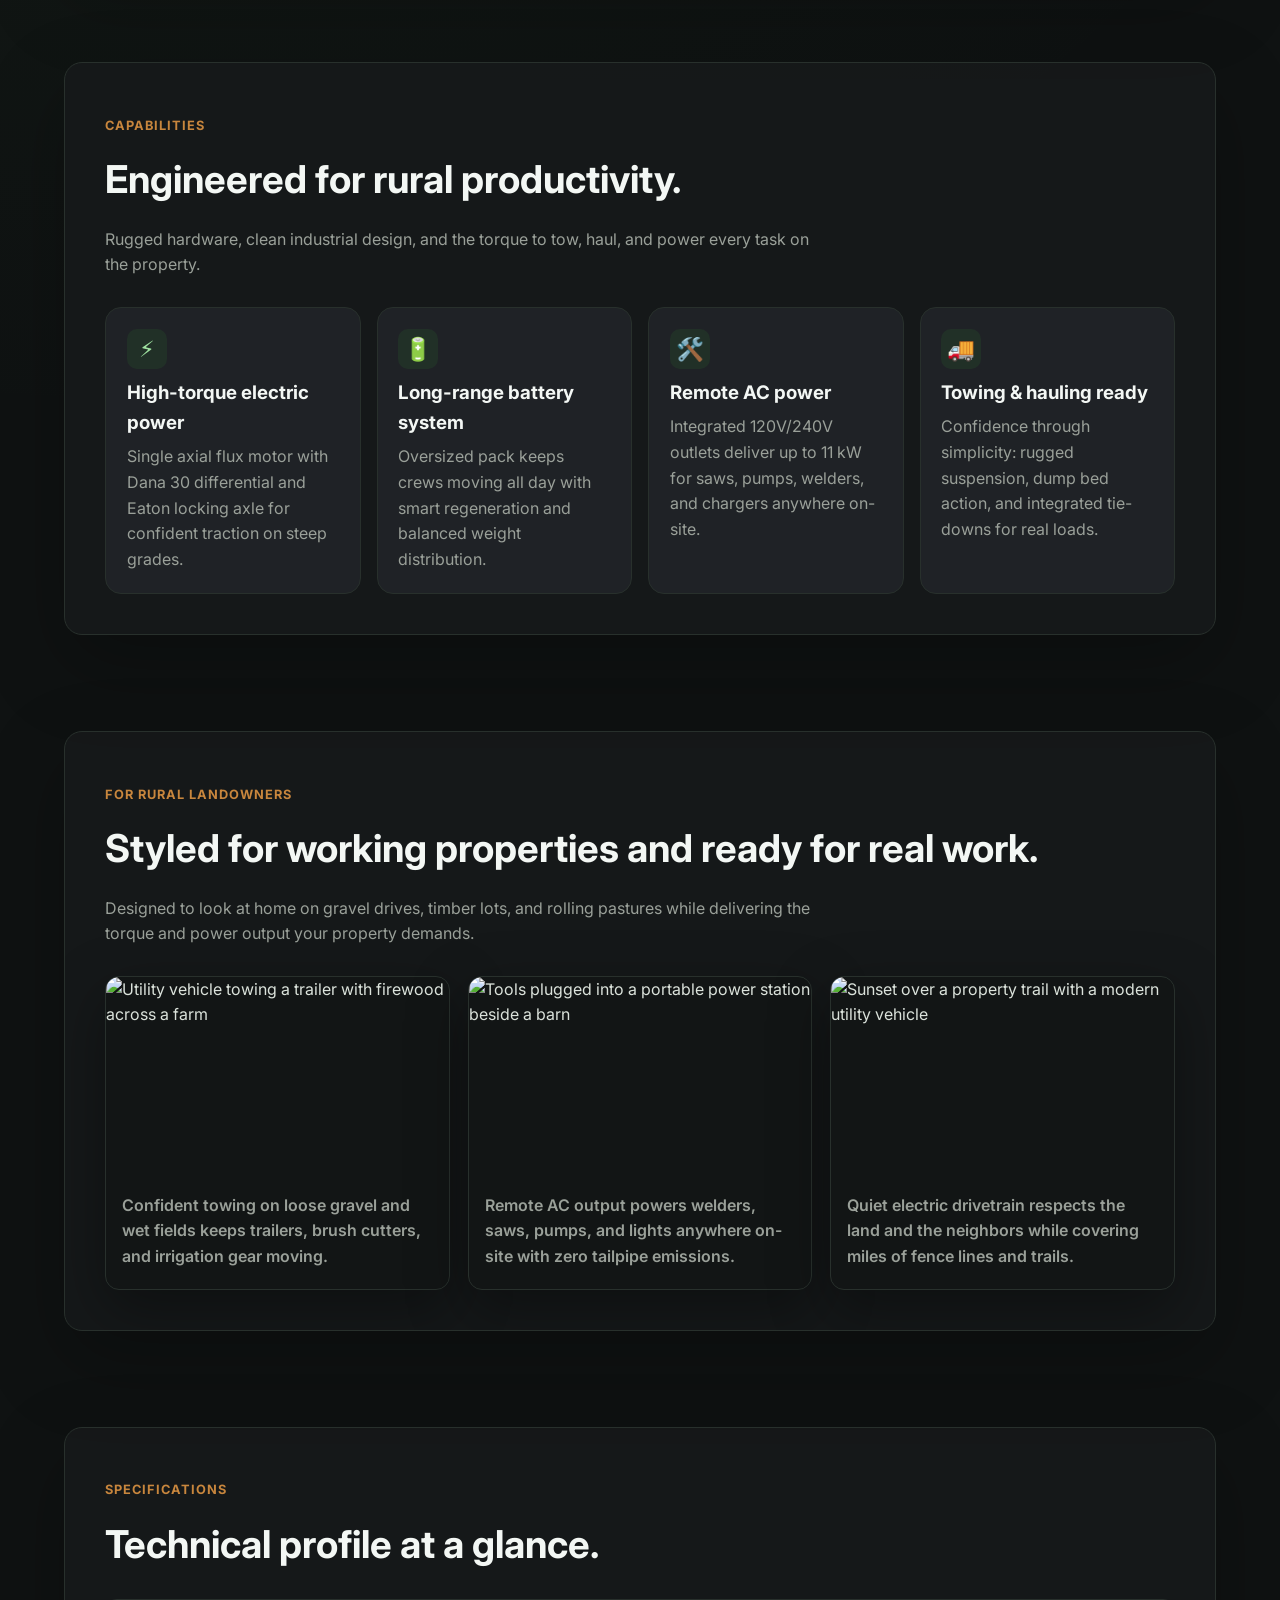
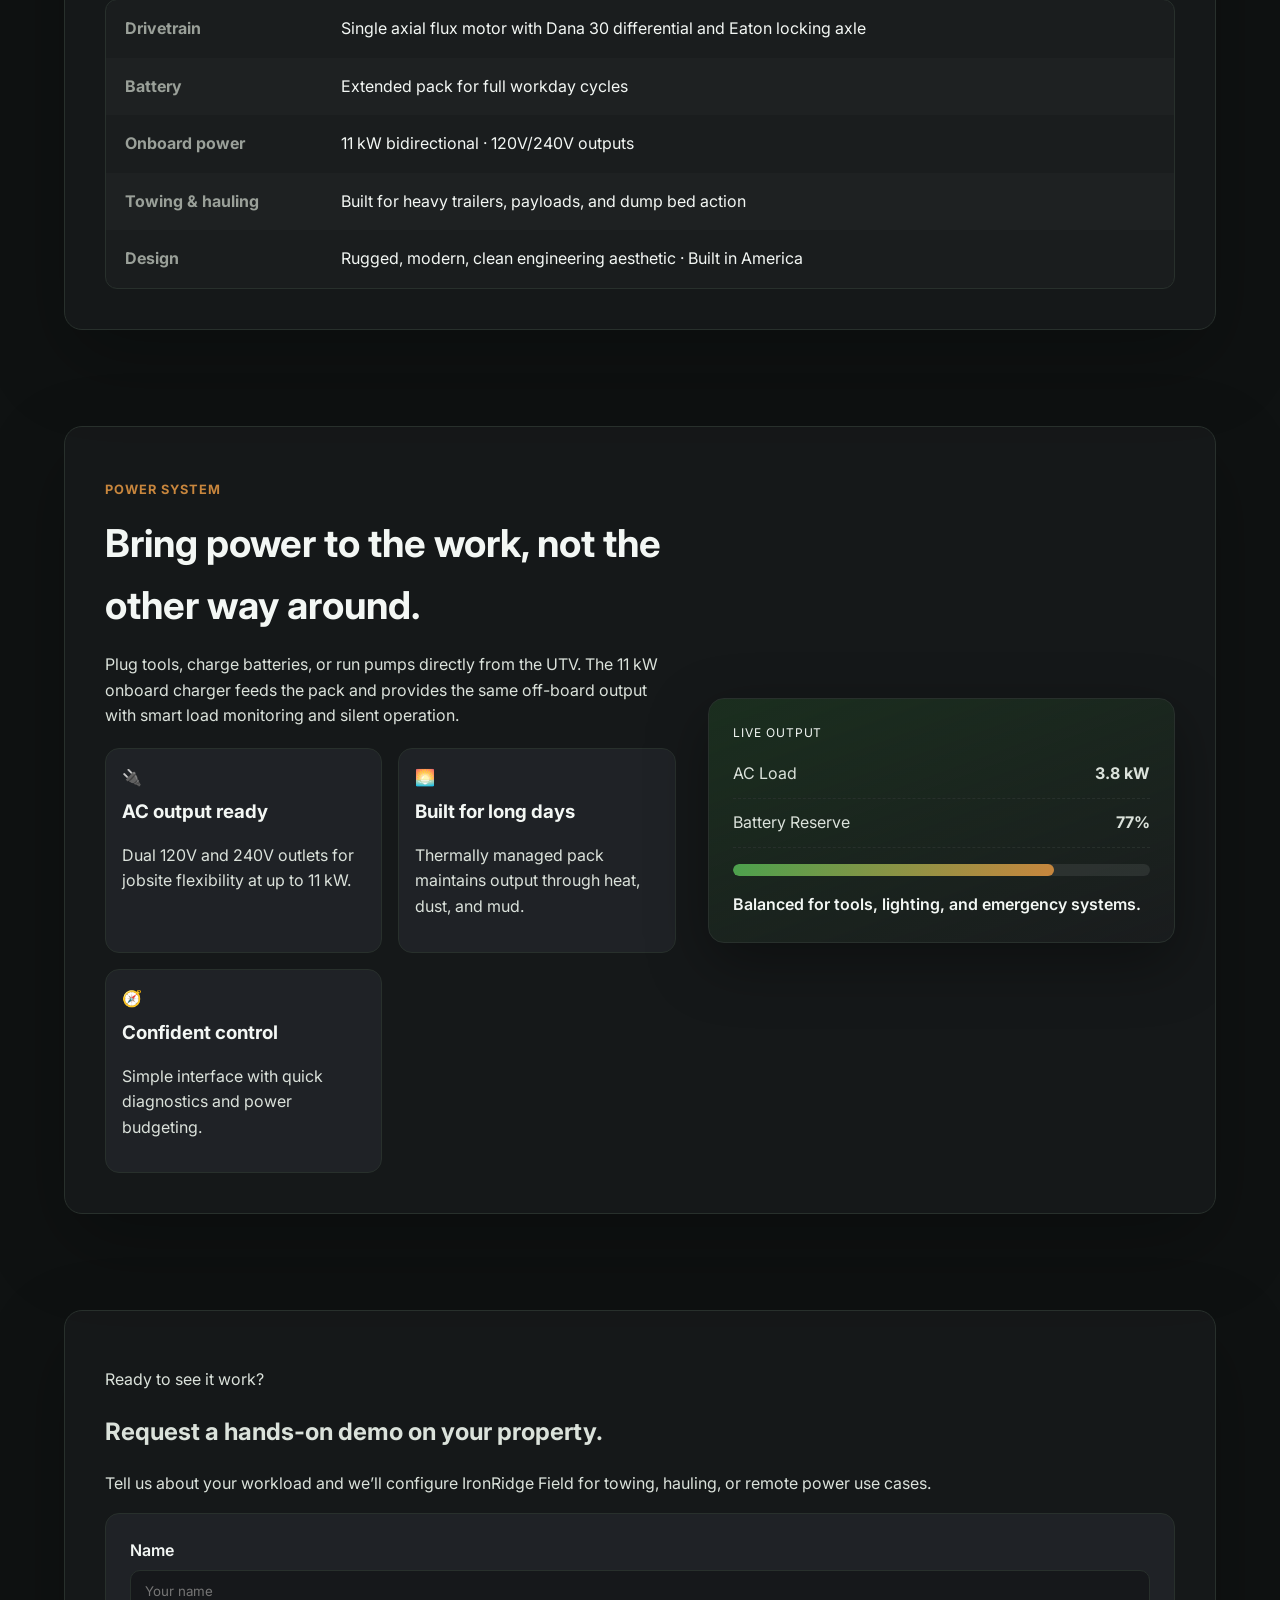
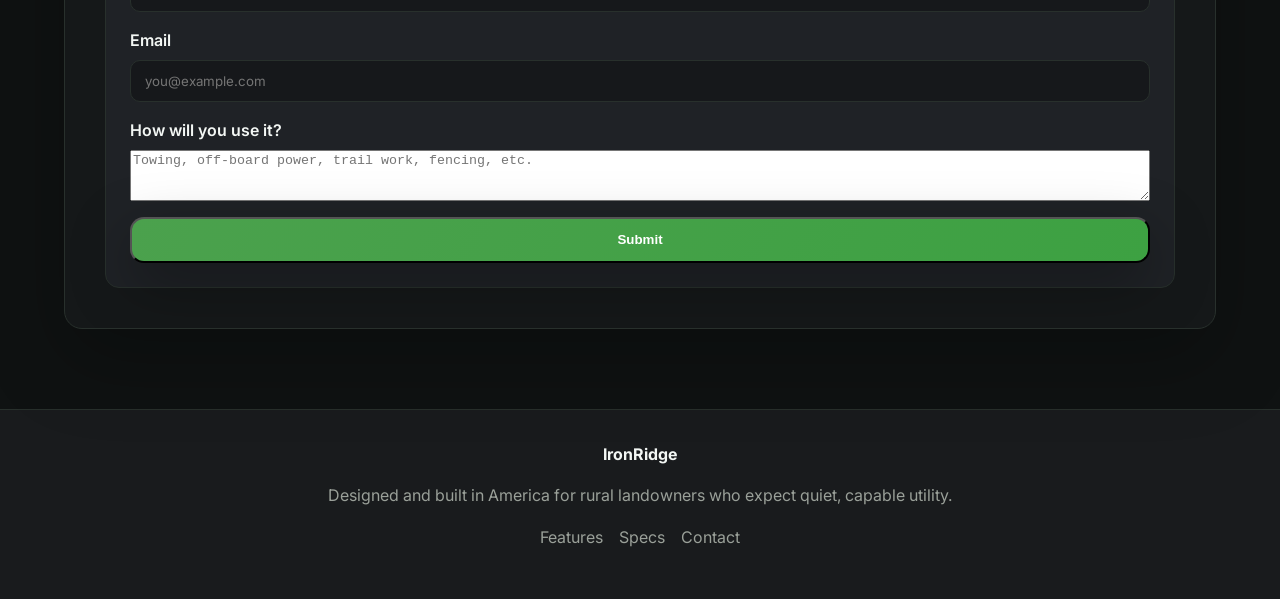
==== commit 010ff4f9: "Merge branch 'main' into codex/rename-ev-utv-to-ironridge-field" ====
--- a/index.html
+++ b/index.html
@@ -42,8 +42,8 @@
       </div>
       <div class="hero-media">
         <img
-          src="https://images.unsplash.com/photo-1500530855697-b586d89ba3ee?auto=format&fit=crop&w=1400&q=80"
-          alt="Utility vehicle parked on a rural property near a barn"
+          src="Gemini_Generated_Image_i5x06ti5x06ti5x0.png"
+          alt="Electric utility vehicle parked on a rural property near a barn"
         />
         <div class="hero-media-caption">
           Built for rural landowners who haul, mow, and power projects without the noise or fumes.
@@ -68,38 +68,44 @@
         <p class="eyebrow">In the field</p>
         <h2>Four looks at IronRidge Field in action.</h2>
         <p class="section-description">
-          We broke the latest property-ready shot into four moments—backup power at the homestead, bed-mounted outlets, open-field
-          stance, and the dump bed hauling real firewood—so visitors can see the machine from every angle.
+          Every gallery frame is derived from our in-repo render so visitors see the same electric UTV re-colored, cropped, and
+          re-lit to highlight backup power, bed-mounted outlets, open-field stance, and the dump bed hauling real firewood.
         </p>
       </div>
       <div class="action-grid">
         <figure class="action-card">
           <img
-            src="https://images.unsplash.com/photo-1500530855697-b586d89ba3ee?auto=format&fit=crop&w=1400&q=80"
-            alt="Utility vehicle parked beside a farmhouse providing backup power"
+            src="Gemini_Generated_Image_i5x06ti5x06ti5x0.png"
+            alt="Electric UTV parked beside a farmhouse providing backup power"
           />
           <figcaption>Home backup ready with silent AC power while you keep lights and tools running from the driveway.</figcaption>
         </figure>
         <figure class="action-card">
           <img
-            src="https://images.unsplash.com/photo-1489515217757-5fd1be406fef?auto=format&fit=crop&w=1400&q=80"
-            alt="Gear plugged into a power box in the bed of a utility vehicle"
-          />
-          <figcaption>Bed outlets keep coolers, chargers, and small tools powered without lugging a separate generator.</figcaption>
-        </figure>
-        <figure class="action-card">
-          <img
-            src="https://images.unsplash.com/photo-1470246973918-29a93221c455?auto=format&fit=crop&w=1400&q=80"
-            alt="Front view of an off-road utility vehicle on open grass"
-          />
-          <figcaption>Confident stance and tall clearance for trail rides, fence checks, and open-field scouting.</figcaption>
-        </figure>
-        <figure class="action-card">
-          <img
-            src="https://images.unsplash.com/photo-1500534314209-a25ddb2bd429?auto=format&fit=crop&w=1400&q=80"
-            alt="Utility vehicle dumping firewood into a trailer on pasture"
-          />
-          <figcaption>Dump bed strength on display, tossing cut firewood into a trailer with room for the next load.</figcaption>
+            data-variant="warm"
+            src="Gemini_Generated_Image_i5x06ti5x06ti5x0.png"
+            alt="Bed outlets and rear quarter of the electric UTV rendered with warm tones"
+            loading="lazy"
+          />
+          <figcaption>Generated warm-tone view highlights the rear quarter with bed-mounted outlets ready for tools and coolers.</figcaption>
+        </figure>
+        <figure class="action-card">
+          <img
+            data-variant="mono"
+            src="Gemini_Generated_Image_i5x06ti5x06ti5x0.png"
+            alt="Monochrome detail of the electric UTV for clarity on stance"
+            loading="lazy"
+          />
+          <figcaption>High-contrast monochrome render calls attention to stance, tires, and suspension geometry.</figcaption>
+        </figure>
+        <figure class="action-card">
+          <img
+            data-variant="detail"
+            src="Gemini_Generated_Image_i5x06ti5x06ti5x0.png"
+            alt="Cropped perspective of the dump bed loaded with materials"
+            loading="lazy"
+          />
+          <figcaption>Generated crop puts the dump bed in focus, loaded with firewood and ready for the next trailer haul.</figcaption>
         </figure>
       </div>
     </section>
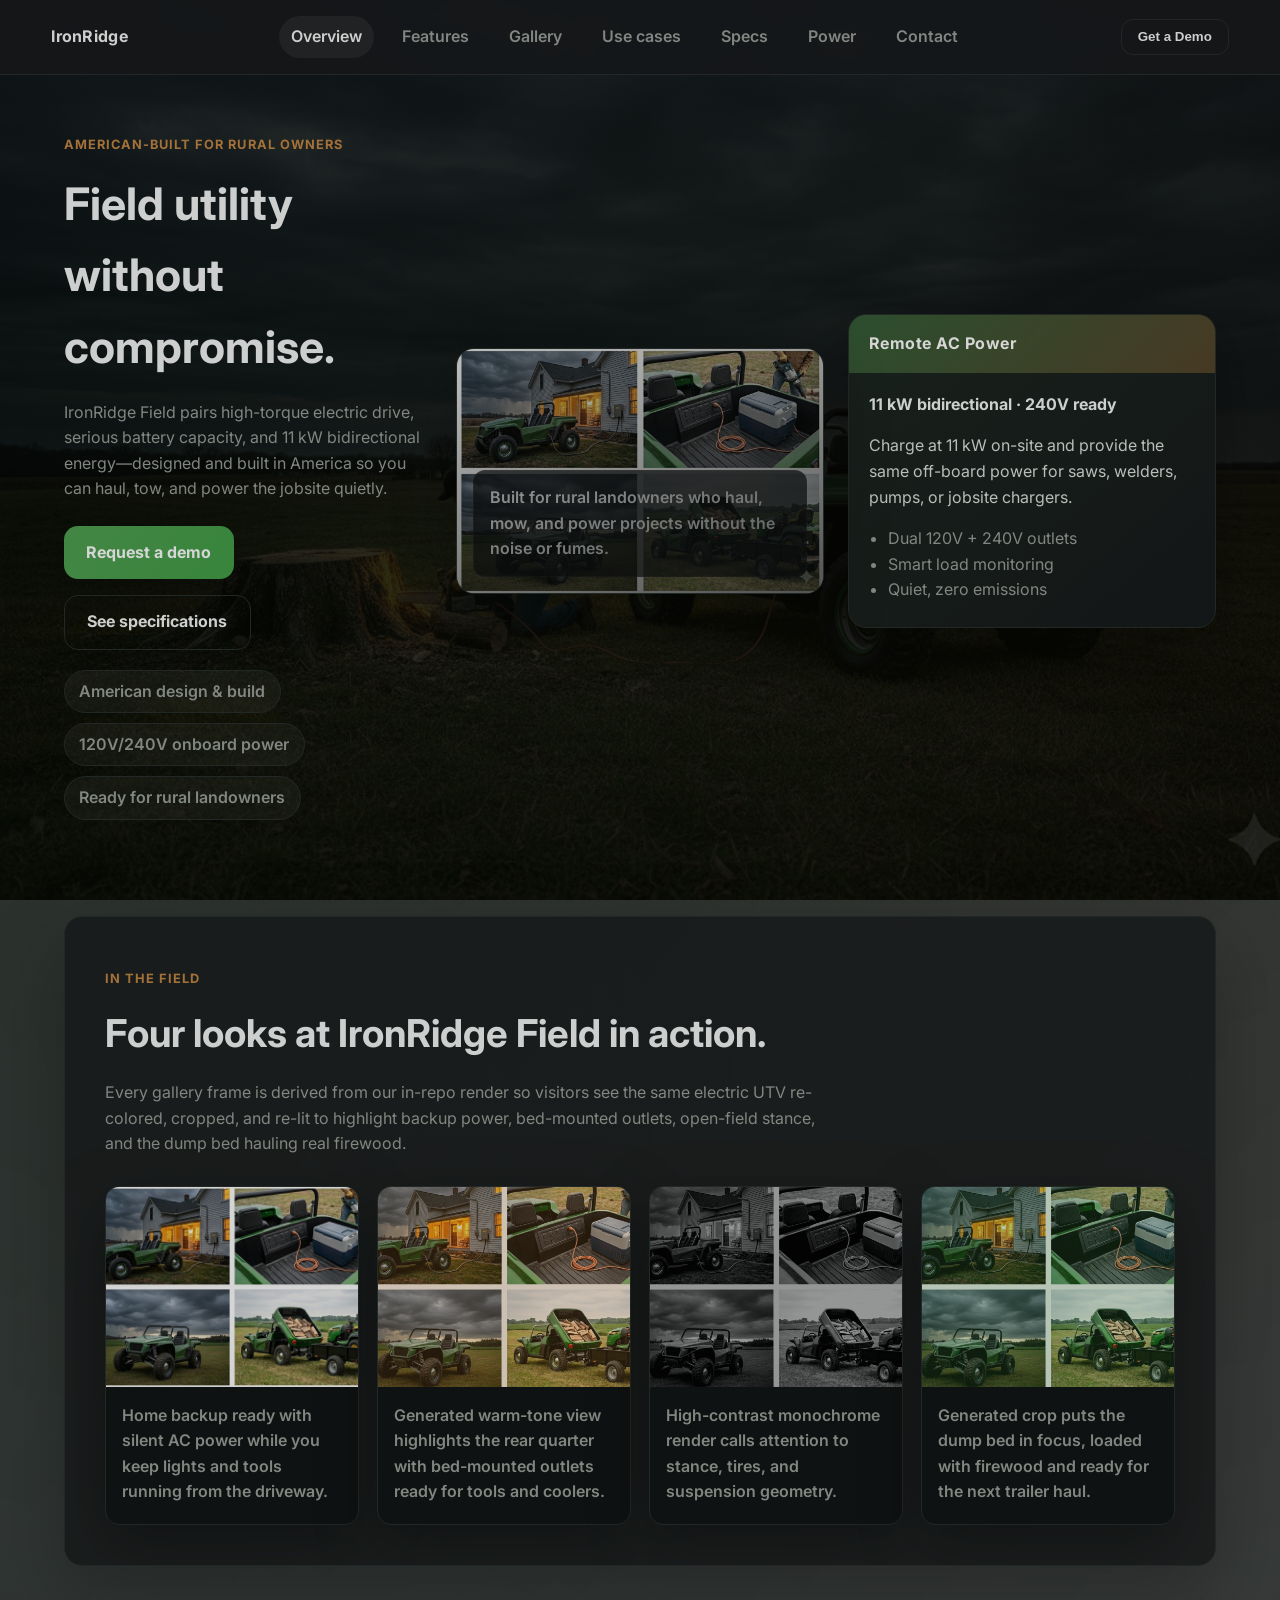
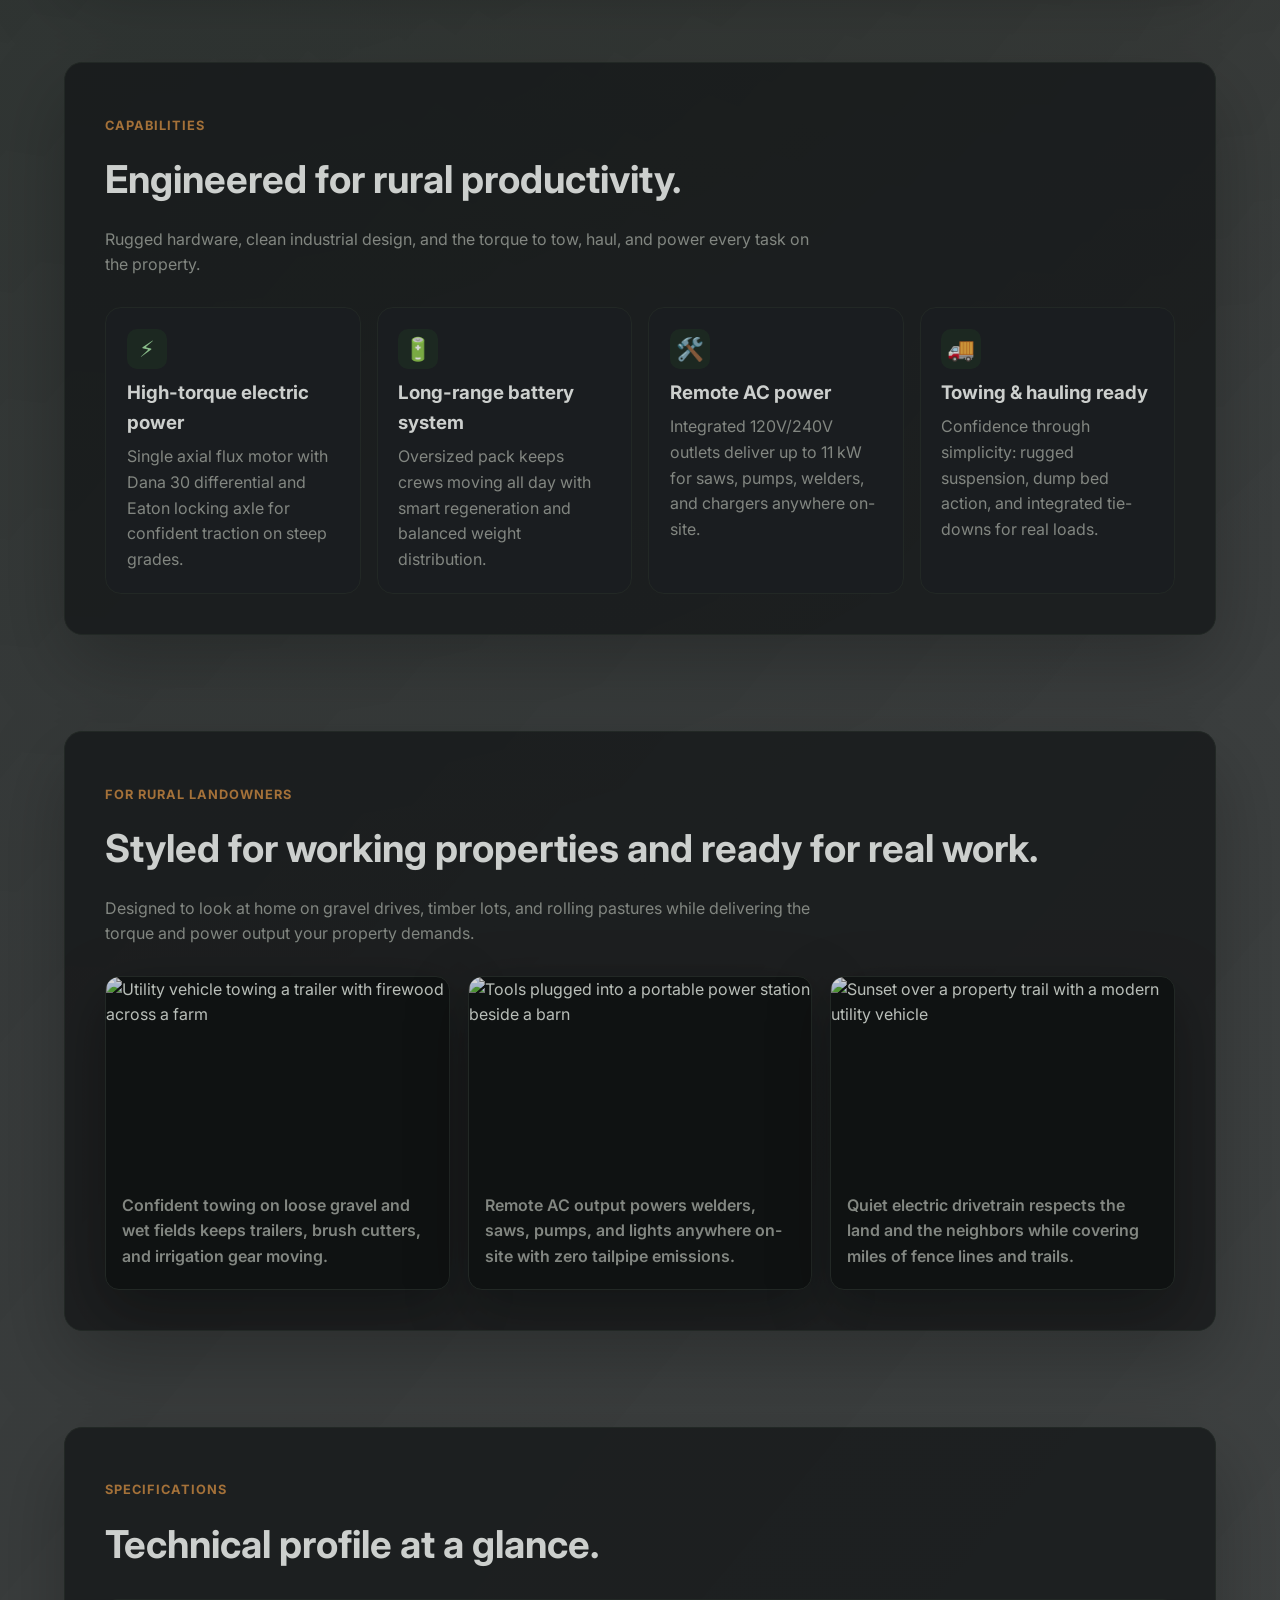
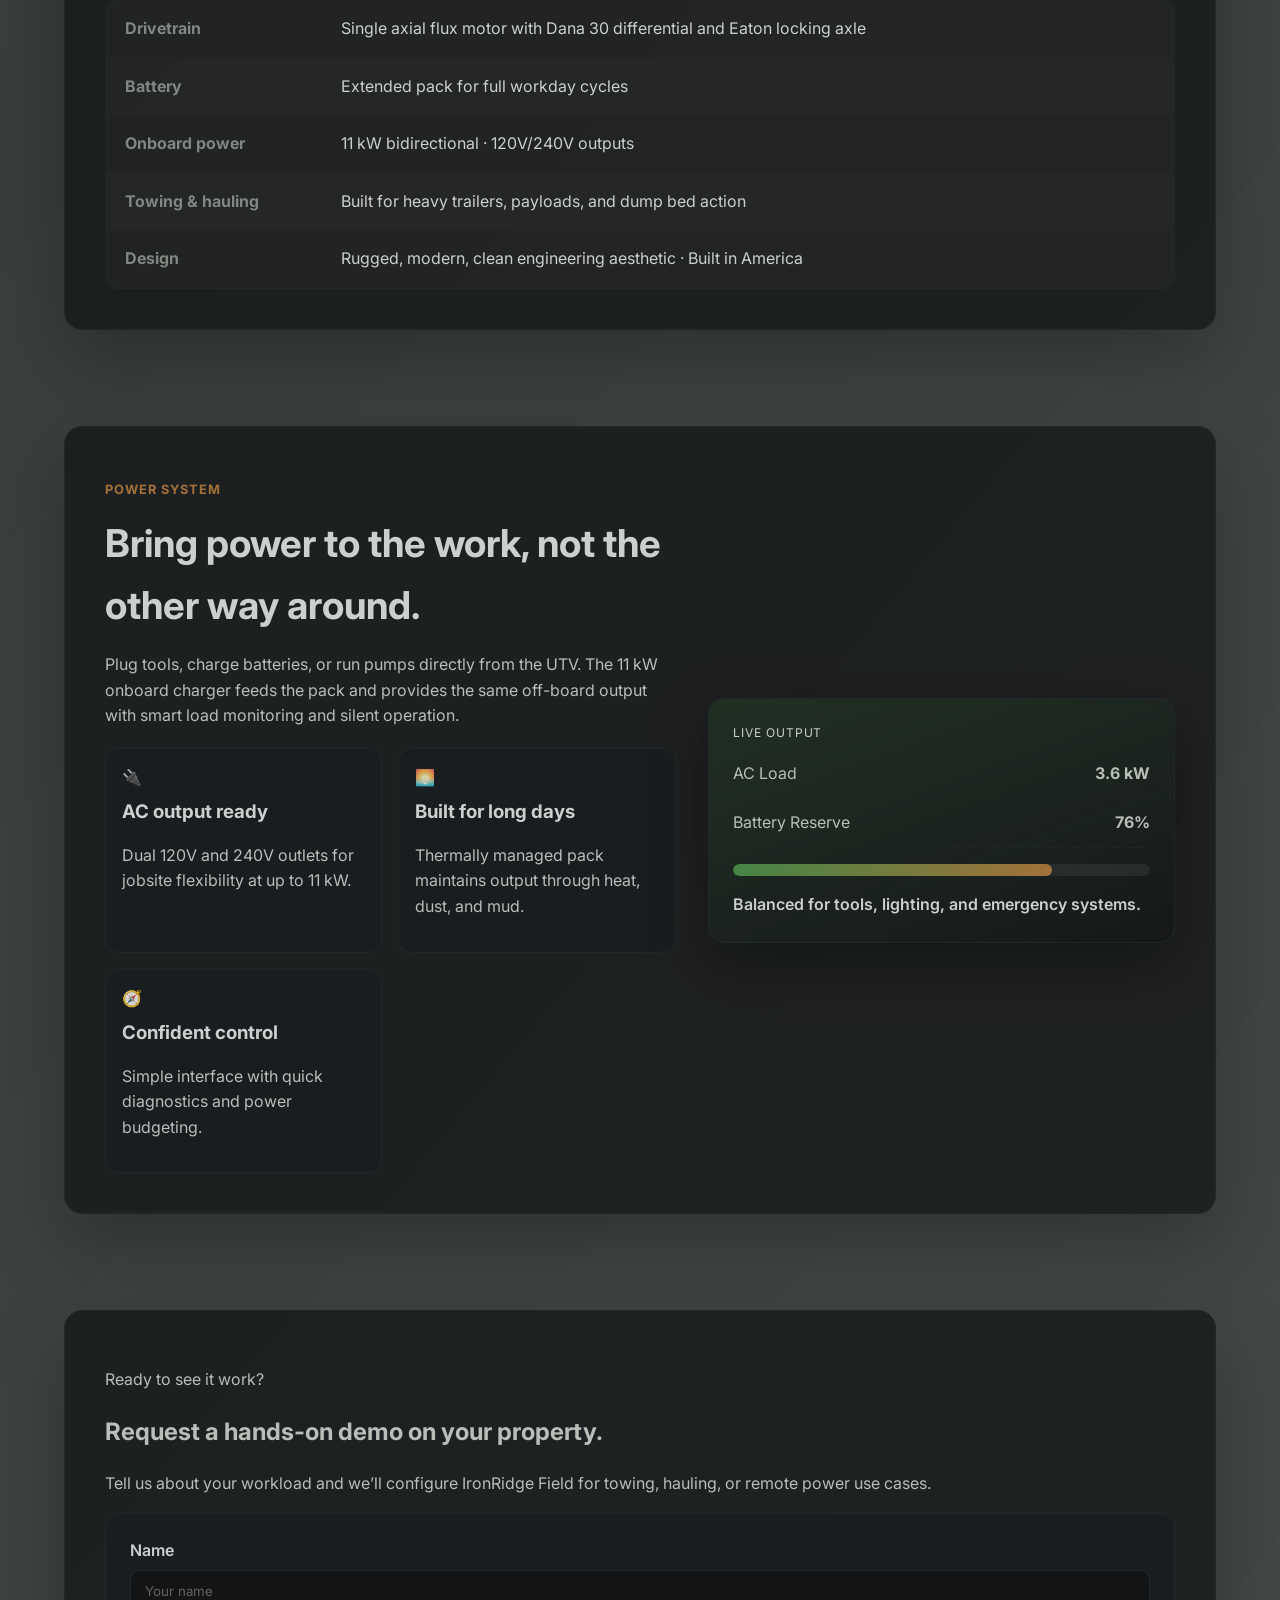
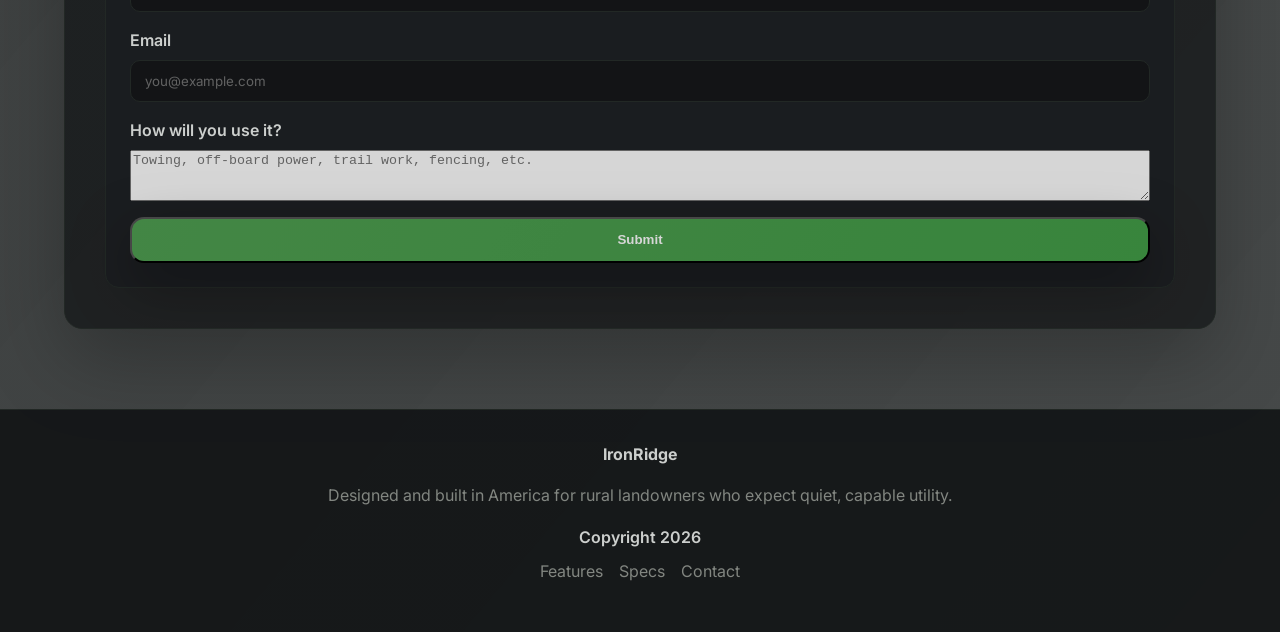
==== commit c9c43b25: "Add copyright note to site footer" ====
--- a/index.html
+++ b/index.html
@@ -281,6 +281,7 @@
   <footer class="footer">
     <div class="brand">IronRidge</div>
     <p>Designed and built in America for rural landowners who expect quiet, capable utility.</p>
+    <p class="copyright">Copyright 2026</p>
     <div class="footer-links">
       <a href="#features">Features</a>
       <a href="#specs">Specs</a>
--- a/styles.css
+++ b/styles.css
@@ -18,11 +18,17 @@
 body {
   margin: 0;
   font-family: 'Inter', 'Roboto', system-ui, -apple-system, sans-serif;
-  background: radial-gradient(circle at 10% 10%, rgba(75, 161, 77, 0.08), transparent 30%),
-    radial-gradient(circle at 90% 0%, rgba(200, 134, 61, 0.08), transparent 25%),
-    var(--dark);
+  background:
+    linear-gradient(130deg, rgba(12, 16, 16, 0.86), rgba(12, 16, 16, 0.76)),
+    radial-gradient(circle at 12% 18%, rgba(75, 161, 77, 0.18), transparent 35%),
+    radial-gradient(circle at 88% 12%, rgba(200, 134, 61, 0.16), transparent 28%),
+    url('Gemini_Generated_Image_1iywow1iywow1iyw.png') center / cover no-repeat fixed;
   color: var(--text);
   line-height: 1.6;
+  position: relative;
+  min-height: 100vh;
+  background-blend-mode: multiply, normal, normal, normal;
+  filter: saturate(0.92) brightness(0.84);
 }
 
 a {
@@ -569,6 +575,12 @@
   font-weight: 700;
 }
 
+.footer .copyright {
+  margin: 0.5rem 0 0;
+  color: var(--light);
+  font-weight: 600;
+}
+
 .footer-links {
   display: flex;
   justify-content: center;
